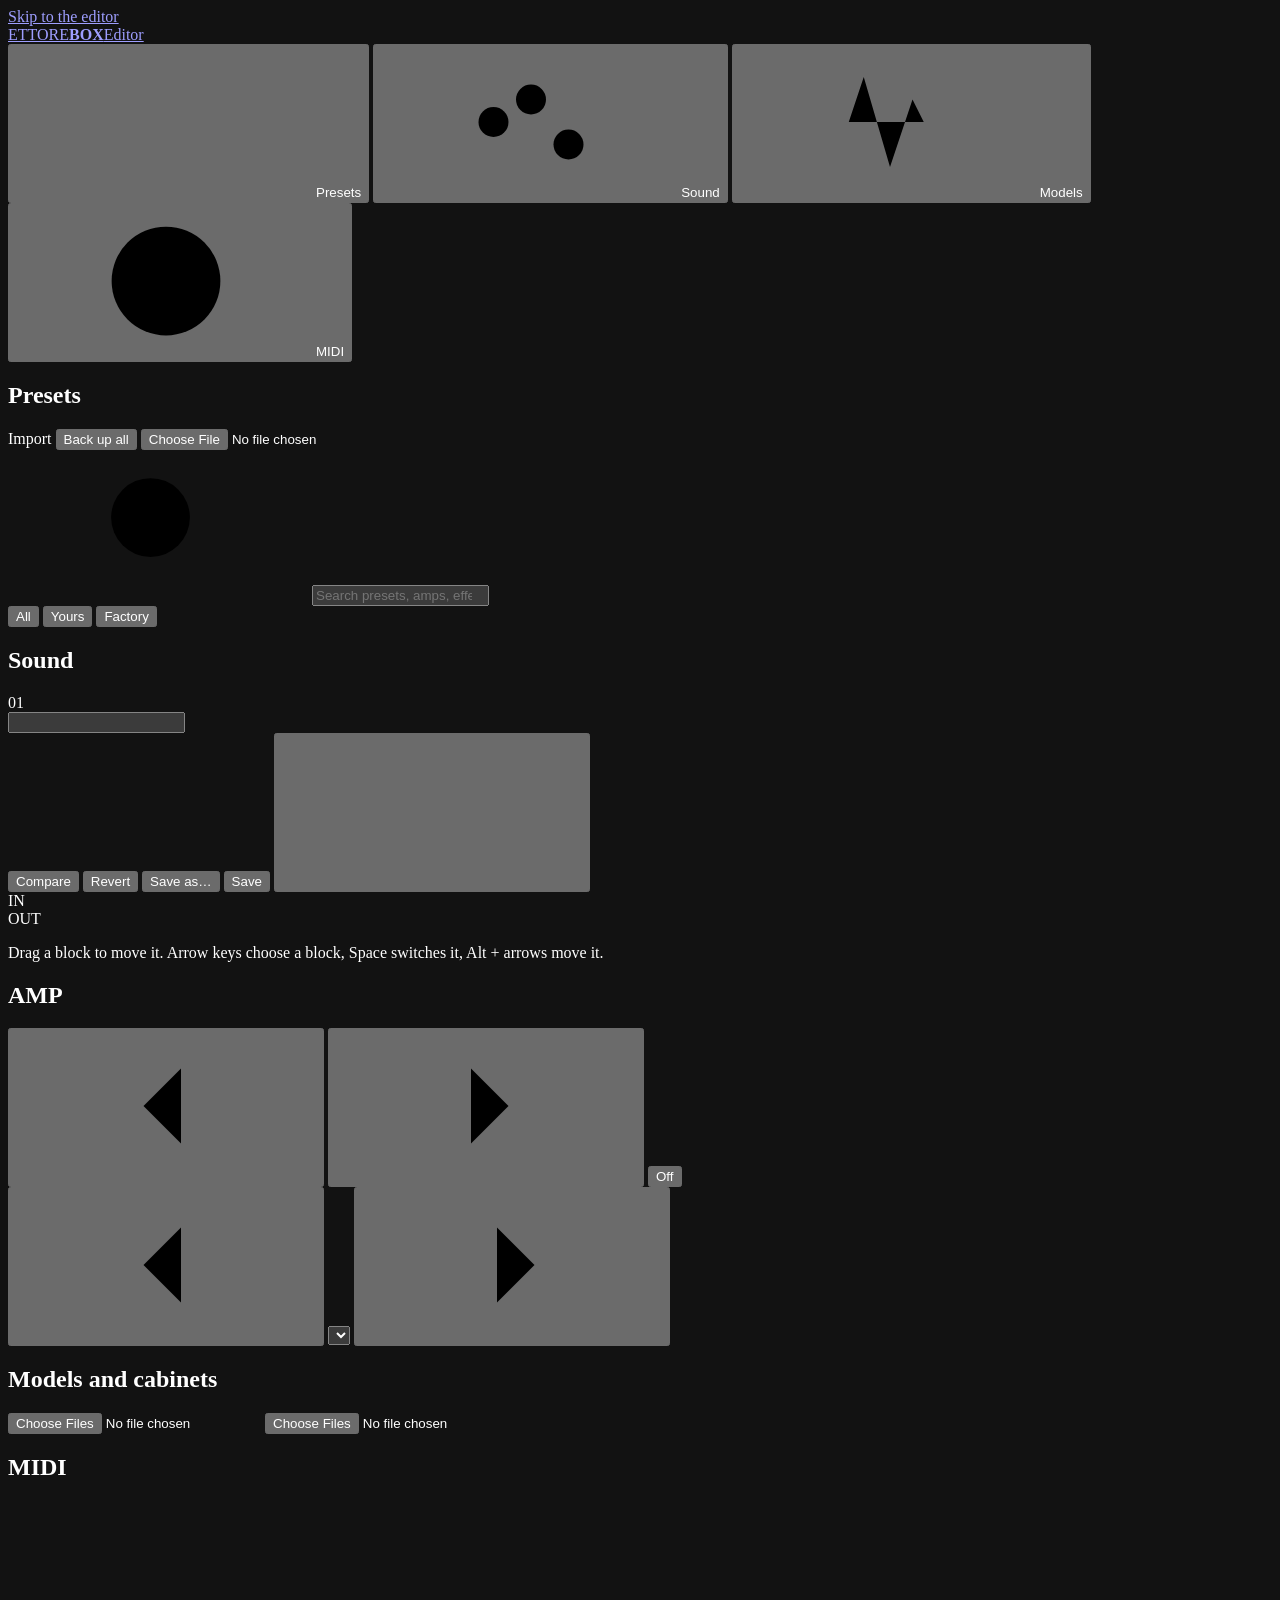
==== docs/editor.html @ dc0d4690 "ettorebox: the installer and editor pages under its name, the beta's label and notes docs/index.html" ====
<!doctype html>
<!-- SPDX-License-Identifier: GPL-3.0-only
     OpenPocket web editor: the pedal's presets, its current sound, its NAM models and cabinet IRs, and MIDI control,
     live over USB-MIDI (Chrome / Edge). Protocol: EDITOR-PROTOCOL.md; transport: pxedit.js. No library, no build step:
     editor.css, editor.js (start, connection, sections) and one module per section (edsound.js, edpresets.js,
     edmodels.js, edmidi.js) on edcore.js. -->
<html lang="en">
<head>
<meta charset="utf-8">
<meta name="viewport" content="width=device-width, initial-scale=1, viewport-fit=cover">
<meta name="color-scheme" content="dark">
<meta name="theme-color" content="#0d0f0e">
<title>ettorebox Editor</title>
<meta name="description" content="Edit a Donner Pocket X or M-VAVE BlackBox running OpenPocket from the browser, over USB.">
<link rel="preconnect" href="https://fonts.googleapis.com">
<link rel="stylesheet" href="https://fonts.googleapis.com/css2?family=Inter:wght@400;500;600;700;800&display=swap">
<link rel="stylesheet" href="editor.css">
</head>
<body data-conn="idle" data-view="sound">
<a class="skip" href="#main">Skip to the editor</a>

<header class="bar">
  <a class="brand" href="./" title="ettorebox installer">ETTORE<b>BOX</b><span>Editor</span></a>
  <nav class="tabs" id="tabs" aria-label="Sections">
    <button type="button" data-go="presets" class="narrow-only"><svg class="ic"><use href="#i-list"/></svg><span>Presets</span></button>
    <button type="button" data-go="sound"><svg class="ic"><use href="#i-sliders"/></svg><span>Sound</span></button>
    <button type="button" data-go="models"><svg class="ic"><use href="#i-wave"/></svg><span>Models</span></button>
    <button type="button" data-go="midi"><svg class="ic"><use href="#i-midi"/></svg><span>MIDI</span></button>
  </nav>
  <div class="bar-end">
    <button type="button" class="meter" id="load" popovertarget="loadpop" hidden aria-label="DSP load">
      <span class="meter-l">DSP</span><span class="meter-bar"><i id="loadbar"></i><b id="loadpeak"></b></span><span class="meter-v" id="loadv">–</span>
    </button>
    <button type="button" class="conn" id="conn" popovertarget="connpop" hidden><i class="dot"></i><span id="status">Not connected</span></button>
  </div>
</header>

<div class="pop" id="loadpop" popover aria-label="DSP load details"></div>
<div class="pop" id="connpop" popover aria-label="Connection"></div>
<div class="pop menu" id="menu" popover role="menu"></div>

<div class="lostbar" id="lostbar" hidden role="alert">
  <svg class="ic"><use href="#i-alert"/></svg>
  <span>The pedal stopped answering. Plug it back in: the editor reconnects by itself.</span>
  <button type="button" class="btn small" id="reconnect">Reconnect now</button>
</div>

<div class="shell" id="shell">
  <aside class="presets" id="presets" aria-labelledby="presets-h">
    <div class="presets-head">
      <h2 id="presets-h">Presets</h2>
      <label class="btn small" id="imp" for="file" role="button" tabindex="0" title="Import presets from a file">Import</label>
      <button type="button" class="btn small" id="expall" title="Save all 52 presets in one file">Back up all</button>
      <!-- the file inputs: opened by their labels (a tap on a label is a tap on the input: in-app browsers such as MIDIWeb
           open no picker for a script's click), never redrawn, no accept filter (iOS greys out extensions it does not know) -->
      <input type="file" id="file" class="vh" tabindex="-1" aria-hidden="true">
    </div>
    <label class="search"><svg class="ic"><use href="#i-search"/></svg>
      <input type="search" id="psearch" placeholder="Search presets, amps, effects" autocomplete="off" spellcheck="false" aria-label="Search presets" aria-keyshortcuts="/"></label>
    <div class="chips" id="pfilter" role="group" aria-label="Show">
      <button type="button" data-f="all" aria-pressed="true">All</button>
      <button type="button" data-f="user" aria-pressed="false">Yours</button>
      <button type="button" data-f="factory" aria-pressed="false">Factory</button>
    </div>
    <div class="list" id="list" role="listbox" aria-label="Presets" tabindex="0"></div>
    <p class="list-empty" id="listempty" hidden></p>
  </aside>

  <main id="main" tabindex="-1">
    <!-- before a pedal answers: first run and every way it can fail -->
    <section class="gate" id="gate" aria-live="polite"></section>

    <section class="view" id="view-sound" aria-labelledby="sound-h">
      <h1 class="vh" id="sound-h">Sound</h1>
      <div class="phead">
        <span class="num" id="num" aria-hidden="true">01</span>
        <div class="pname">
          <input id="name" maxlength="13" spellcheck="false" autocomplete="off" aria-label="Preset name">
          <span class="state" id="star"></span>
        </div>
        <div class="pacts">
          <button type="button" class="btn" id="compare" aria-pressed="false" title="Hear the saved preset, then come back to your changes">Compare</button>
          <button type="button" class="btn" id="revert" title="Drop the changes and load the saved preset again">Revert</button>
          <button type="button" class="btn" id="saveas">Save as…</button>
          <button type="button" class="btn primary" id="save" aria-keyshortcuts="Control+S Meta+S">Save</button>
          <button type="button" class="btn icon" id="pmore" aria-label="More for this preset" aria-haspopup="menu"><svg class="ic"><use href="#i-more"/></svg></button>
        </div>
        <!-- the preset's own level (on the pedal: the GT page's third line, PRESET LVL): built by edsound.js -->
        <div class="prm plevel" id="plevel" role="group" aria-label="Preset level"></div>
      </div>

      <div class="chain-wrap">
        <span class="cap-io" aria-hidden="true">IN</span>
        <div class="chain" id="tiles" role="group" aria-label="Signal chain, in the order the sound passes through"></div>
        <span class="cap-io" aria-hidden="true">OUT</span>
      </div>
      <p class="hint" id="hint">Drag a block to move it. Arrow keys choose a block, Space switches it, Alt + arrows move it.</p>
      <!-- the preset's scenes (editor protocol 6): built by edscenes.js -->
      <div class="scenes" id="scenes" role="group" aria-label="Scenes" hidden></div>

      <div class="block" id="block">
        <div class="block-head">
          <span class="swatch" aria-hidden="true"></span>
          <h2 id="bname">AMP</h2>
          <span class="pos" id="bpos"></span>
          <span class="grow"></span>
          <span class="mv">
            <button type="button" class="btn icon small" id="mvl" aria-label="Move this block earlier in the chain"><svg class="ic"><use href="#i-left"/></svg></button>
            <button type="button" class="btn icon small" id="mvr" aria-label="Move this block later in the chain"><svg class="ic"><use href="#i-right"/></svg></button>
          </span>
          <button type="button" class="switch" id="onoff" role="switch" aria-checked="false"><i></i><span>Off</span></button>
        </div>
        <div class="type">
          <button type="button" id="tprev" aria-label="Previous type"><svg class="ic"><use href="#i-left"/></svg></button>
          <select id="type" aria-label="Type"></select>
          <button type="button" id="tnext" aria-label="Next type"><svg class="ic"><use href="#i-right"/></svg></button>
        </div>
        <div class="params" id="params"></div>
        <div class="blocknote" id="blocknote" hidden></div>
      </div>
    </section>

    <section class="view" id="view-models" aria-labelledby="models-h">
      <h1 class="vh" id="models-h">Models and cabinets</h1>
      <div class="mgrid">
        <div class="mcol">
          <section class="card bank" id="nam" data-kind="nam"></section>
          <section class="card bank" id="ir" data-kind="ir"></section>
        </div>
        <section class="card t3k" id="t3k" aria-label="TONE3000"></section>
      </div>
      <input type="file" id="namfile" class="vh" tabindex="-1" aria-hidden="true" multiple>
      <input type="file" id="irfile" class="vh" tabindex="-1" aria-hidden="true" multiple>
    </section>

    <section class="view" id="view-midi" aria-labelledby="midi-h">
      <h1 class="vh" id="midi-h">MIDI</h1>
      <div class="midigrid">
        <section class="card" id="midiconn" aria-labelledby="midiconn-h"></section>
        <section class="card" id="midimon" aria-labelledby="midimon-h"></section>
        <section class="card wide" id="midimap" aria-labelledby="midimap-h"></section>
      </div>
    </section>
  </main>
</div>

<div class="toasts" id="toasts" aria-live="polite"></div>
<dialog class="dlg" id="dlg" aria-labelledby="dlg-h"></dialog>

<svg hidden>
  <defs>
    <symbol id="i-list" viewBox="0 0 20 20"><path d="M7 5h10M7 10h10M7 15h10M3.25 5h.5M3.25 10h.5M3.25 15h.5"/></symbol>
    <symbol id="i-sliders" viewBox="0 0 20 20"><path d="M5 3v5M5 12v5M10 3v2M10 9v8M15 3v8M15 15v2"/><circle cx="5" cy="10" r="2"/><circle cx="10" cy="7" r="2"/><circle cx="15" cy="13" r="2"/></symbol>
    <symbol id="i-wave" viewBox="0 0 20 20"><path d="M2 10h2.5l2-6 3.5 12 3-9 1.5 3H18"/></symbol>
    <symbol id="i-midi" viewBox="0 0 20 20"><circle cx="10" cy="10" r="7.25"/><path d="M6 9.25h.01M14 9.25h.01M7.5 12.75h.01M12.5 12.75h.01M10 13.75h.01"/></symbol>
    <symbol id="i-search" viewBox="0 0 20 20"><circle cx="9" cy="9" r="5.25"/><path d="M13 13l4 4"/></symbol>
    <symbol id="i-more" viewBox="0 0 20 20"><path d="M4.5 10h.01M10 10h.01M15.5 10h.01"/></symbol>
    <symbol id="i-left" viewBox="0 0 20 20"><path d="M12 5l-5 5 5 5"/></symbol>
    <symbol id="i-right" viewBox="0 0 20 20"><path d="M8 5l5 5-5 5"/></symbol>
    <symbol id="i-x" viewBox="0 0 20 20"><path d="M5.5 5.5l9 9M14.5 5.5l-9 9"/></symbol>
    <symbol id="i-check" viewBox="0 0 20 20"><path d="M4.5 10.5l3.5 3.5 7.5-8"/></symbol>
    <symbol id="i-alert" viewBox="0 0 20 20"><path d="M10 3.5l7.5 13h-15zM10 8.5v3.5M10 14.5h.01"/></symbol>
    <symbol id="i-plus" viewBox="0 0 20 20"><path d="M10 4.5v11M4.5 10h11"/></symbol>
    <symbol id="i-minus" viewBox="0 0 20 20"><path d="M4.5 10h11"/></symbol>
    <symbol id="i-ext" viewBox="0 0 20 20"><path d="M8 4.5H4.5v11h11V12M11 4.5h4.5V9M15.5 4.5L9 11"/></symbol>
    <symbol id="i-usb" viewBox="0 0 20 20"><path d="M10 17V5M10 5L7.5 7.5M10 5l2.5 2.5M5.5 9v2.5L10 14M14.5 8v2.5L10 12.5"/></symbol>
  </defs>
</svg>

<script type="module" src="editor.js"></script>
</body>
</html>
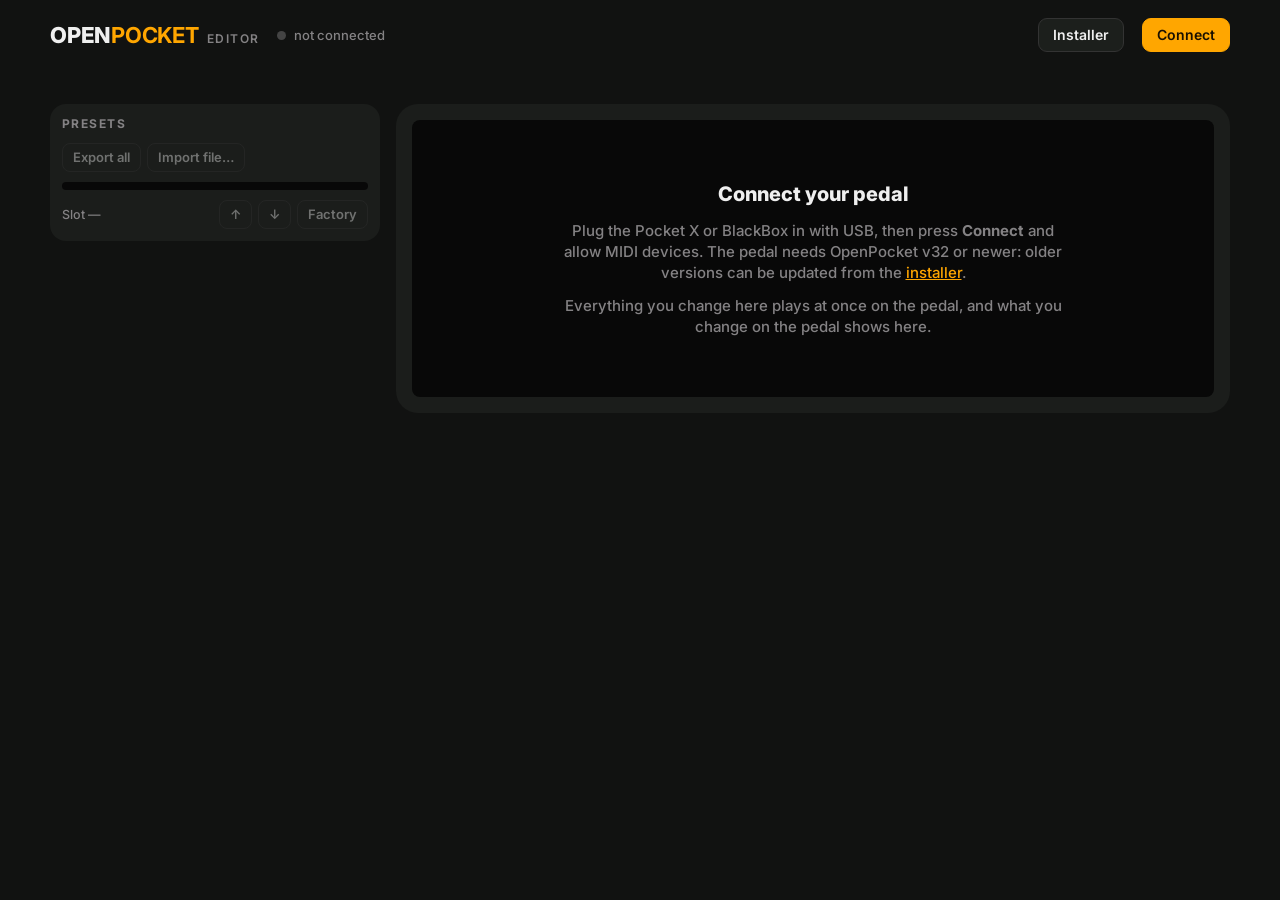
==== commit 54562b1c: "Site: the installer and the editor, with ettorebox beta 51 (BlackBox only; Pocket X untested) Co-Aut" ====
--- a/docs/editor.html
+++ b/docs/editor.html
@@ -1,172 +1,615 @@
 <!doctype html>
 <!-- SPDX-License-Identifier: GPL-3.0-only
-     OpenPocket web editor: the pedal's presets, its current sound, its NAM models and cabinet IRs, and MIDI control,
-     live over USB-MIDI (Chrome / Edge). Protocol: EDITOR-PROTOCOL.md; transport: pxedit.js. No library, no build step:
-     editor.css, editor.js (start, connection, sections) and one module per section (edsound.js, edpresets.js,
-     edmodels.js, edmidi.js) on edcore.js. -->
+     OpenPocket web editor: the pedal's presets and its current sound, live, over USB-MIDI (Chrome / Edge).
+     Protocol: EDITOR-PROTOCOL.md; transport: pxedit.js. One file, no library. -->
 <html lang="en">
 <head>
 <meta charset="utf-8">
 <meta name="viewport" content="width=device-width, initial-scale=1, viewport-fit=cover">
-<meta name="color-scheme" content="dark">
-<meta name="theme-color" content="#0d0f0e">
-<title>ettorebox Editor</title>
-<meta name="description" content="Edit a Donner Pocket X or M-VAVE BlackBox running OpenPocket from the browser, over USB.">
+<title>OpenPocket Editor</title>
 <link rel="preconnect" href="https://fonts.googleapis.com">
-<link rel="stylesheet" href="https://fonts.googleapis.com/css2?family=Inter:wght@400;500;600;700;800&display=swap">
-<link rel="stylesheet" href="editor.css">
+<link rel="stylesheet" href="https://fonts.googleapis.com/css2?family=Inter:wght@500;600;700;800&display=swap">
+<style>
+/* The pedal's own screen, bigger: its colours (RGB565 from firmware/ui.h), its font (Inter SemiBold / Bold),
+   its layout (header, 6 x 2 tiles, block page, footer). One dark look, on purpose: it is the pedal's. */
+:root{
+  --room:#111211;        /* around the screen */
+  --bezel:#1b1d1b;
+  --bg:#080808;          /* UI_BG 0x0841 */
+  --panel:#181c18;       /* UI_PANEL 0x18E3 */
+  --off:#202420;         /* C_OFF 0x2124 */
+  --line:#282828;        /* C_LINE 0x2945 */
+  --txt:#efefef;         /* UI_TXT */
+  --dim:#848284;         /* UI_DIM */
+  --acc:#ffa600;         /* UI_ACC 0xFD20 */
+  --red:#ff4040; --grn:#4ccf5a;
+  --blk:#ffa600;         /* the focused block's colour (set by script) */
+  color-scheme:dark;
+}
+*{box-sizing:border-box}
+[hidden]{display:none!important}
+a.btn{color:var(--txt)}
+body{margin:0;background:var(--room);color:var(--txt);font:500 15px/1.4 Inter,system-ui,-apple-system,"Segoe UI",sans-serif;
+  padding-left:max(16px,env(safe-area-inset-left,0px));padding-right:max(16px,env(safe-area-inset-right,0px));padding-block:18px 40px}
+button,select,input{font:inherit;color:inherit}
+button{cursor:pointer}
+.wrap{max-width:1180px;margin:0 auto;display:flex;flex-direction:column;gap:16px}
+
+/* top bar */
+.top{display:flex;flex-wrap:wrap;align-items:center;gap:12px 18px}
+.brand{font-weight:800;font-size:22px;letter-spacing:-.01em}
+.brand b{color:var(--acc)}
+.brand small{font-weight:600;font-size:12px;letter-spacing:.12em;color:var(--dim);margin-left:8px;text-transform:uppercase}
+.status{display:flex;align-items:center;gap:8px;font-size:13px;color:var(--dim);min-width:0}
+.dot{width:9px;height:9px;border-radius:50%;background:#444;flex:none}
+.dot.on{background:var(--grn);box-shadow:0 0 0 3px #4ccf5a22}
+.status span{overflow:hidden;text-overflow:ellipsis;white-space:nowrap}
+.spacer{flex:1}
+.btn{border:1px solid #333;background:#1c1f1c;border-radius:9px;padding:9px 14px;font-weight:600;font-size:14px;line-height:1;white-space:nowrap}
+.btn:hover:not(:disabled){border-color:#555}
+.btn.go{background:var(--acc);border-color:var(--acc);color:#1a1000}
+.btn:disabled{opacity:.4;cursor:default}
+.btn.small{padding:7px 10px;font-size:13px;border-radius:8px}
+
+.msg{min-height:20px;font-size:13.5px;color:var(--dim)}
+.msg.err{color:var(--red)} .msg.ok{color:var(--grn)}
+.prog{height:4px;background:#222;border-radius:4px;overflow:hidden}
+.prog i{display:block;height:100%;width:0;background:var(--acc);transition:width .15s}
+
+.layout{display:grid;grid-template-columns:330px minmax(0,1fr);gap:16px;align-items:start}
+@media (max-width:900px){.layout{grid-template-columns:minmax(0,1fr)}.list{max-height:420px}}
+
+/* ---- the preset list ---- */
+.side{background:var(--bezel);border-radius:16px;padding:12px;display:flex;flex-direction:column;gap:10px;min-width:0}
+.side h2,.card h2{margin:0;font-size:12px;letter-spacing:.12em;text-transform:uppercase;color:var(--dim);font-weight:700}
+.tools{display:flex;flex-wrap:wrap;gap:6px}
+.list{background:var(--bg);border-radius:10px;overflow:auto;max-height:640px;padding:4px}
+.row{display:grid;grid-template-columns:30px minmax(0,1fr) auto;align-items:center;gap:8px;padding:6px 8px;border-radius:6px;cursor:pointer;
+  font-weight:600;font-size:14px;letter-spacing:.01em}
+.row:hover{background:#161816}
+.row .n{color:var(--dim);font-variant-numeric:tabular-nums}
+.row .nm{white-space:nowrap;overflow:hidden;text-overflow:ellipsis}
+.row .tag{font-size:10.5px;letter-spacing:.08em;color:var(--dim);font-weight:700}
+.row.user .tag{color:var(--acc)}
+.row.cur{background:var(--panel);box-shadow:inset 3px 0 0 var(--acc)}
+.row.cur .n{color:var(--acc)}
+.slotbar{display:flex;flex-wrap:wrap;gap:6px;align-items:center}
+.slotbar .lbl{font-size:12.5px;color:var(--dim);margin-right:auto}
+
+/* ---- the screen ---- */
+.device{background:var(--bezel);border-radius:22px;padding:16px;min-width:0}
+.screen{background:var(--bg);border-radius:8px;overflow:hidden;display:flex;flex-direction:column}
+.hdr{display:flex;align-items:center;gap:10px;padding:12px 16px 8px}
+.hdr .num{font-weight:800;font-size:30px;color:var(--acc);font-variant-numeric:tabular-nums;line-height:1}
+.hdr input{flex:1;min-width:0;background:transparent;border:0;border-bottom:1px dashed transparent;font-weight:800;font-size:30px;
+  line-height:1.1;letter-spacing:-.005em;padding:0;text-transform:none;outline:none}
+.hdr input:hover{border-bottom-color:#444}
+.hdr input:focus{border-bottom-color:var(--acc)}
+.hdr .star{font-weight:800;font-size:30px;color:var(--acc);width:18px}
+.hdr .vol{font-size:13px;color:var(--dim);font-weight:600;white-space:nowrap}
+
+.tiles{display:grid;grid-template-columns:repeat(6,minmax(0,1fr));gap:10px 8px;padding:8px 14px 14px;touch-action:none}
+.tile{position:relative;height:50px;border-radius:3px;background:var(--off);color:var(--dim);display:grid;place-items:center;
+  font-weight:700;font-size:16px;letter-spacing:.02em;user-select:none;cursor:grab;outline:1px solid transparent;outline-offset:1px}
+.tile.on{color:#000}
+.tile.sel{outline-color:#fff}
+.tile.sel::after{content:"";position:absolute;left:0;right:0;bottom:-6px;height:3px;background:#fff;border-radius:2px}
+.tile.drag{opacity:.35}
+.tile.ghost{position:fixed;z-index:20;pointer-events:none;box-shadow:0 10px 30px #000a;width:var(--w);transform:translate(-50%,-50%) scale(1.06);cursor:grabbing}
+.tile .pw{position:absolute;top:4px;right:4px;width:14px;height:14px;border-radius:50%;border:2px solid currentColor;opacity:.55;background:transparent;padding:0}
+.tile .pw:hover{opacity:1}
+.tile:focus-visible{outline:2px solid var(--acc)}
+
+.page{border-top:1px solid var(--line);padding:12px 16px 16px;display:flex;flex-direction:column;gap:10px}
+.bl{display:flex;align-items:center;gap:10px;font-weight:600;font-size:14px;color:var(--dim);letter-spacing:.04em;text-transform:uppercase}
+.bl .mv{display:flex;gap:4px;margin-left:auto}
+.onoff{border:0;background:transparent;font-weight:800;font-size:15px;letter-spacing:.06em;color:var(--dim);padding:4px 2px}
+.onoff.on{color:var(--blk)}
+.type{display:grid;grid-template-columns:44px minmax(0,1fr) 44px;align-items:center;background:var(--panel);border-radius:4px}
+.type button{border:0;background:transparent;color:var(--acc);font-weight:800;font-size:26px;height:48px}
+.type select{appearance:none;-webkit-appearance:none;border:0;background:transparent;text-align:center;text-align-last:center;font-weight:800;
+  font-size:26px;letter-spacing:.01em;height:48px;cursor:pointer;min-width:0;outline:none}
+.type select option{background:#111;font-size:15px;font-weight:600}
+.params{display:flex;flex-direction:column;gap:4px;margin-top:4px}
+.prm{display:grid;grid-template-columns:120px minmax(0,1fr) 72px;align-items:center;gap:12px;font-weight:600;font-size:16px;padding:4px 0}
+.prm label{letter-spacing:.02em;white-space:nowrap;overflow:hidden;text-overflow:ellipsis}
+.prm .val{text-align:right;font-variant-numeric:tabular-nums}
+.prm .val.tx{color:var(--acc)}
+input[type=range]{-webkit-appearance:none;appearance:none;width:100%;height:28px;background:transparent;cursor:pointer;margin:0;
+  --p:50%;outline:none}
+input[type=range]::-webkit-slider-runnable-track{height:12px;background:linear-gradient(90deg,var(--blk) var(--p),#2a2d2a var(--p));border-radius:1px}
+input[type=range]::-moz-range-track{height:12px;background:#2a2d2a;border-radius:1px}
+input[type=range]::-moz-range-progress{height:12px;background:var(--blk)}
+input[type=range]::-webkit-slider-thumb{-webkit-appearance:none;width:6px;height:22px;margin-top:-5px;background:#fff;border-radius:1px}
+input[type=range]::-moz-range-thumb{width:6px;height:22px;background:#fff;border:0;border-radius:1px}
+input[type=range]:focus-visible::-webkit-slider-thumb{outline:2px solid var(--acc)}
+.ftr{display:flex;align-items:center;gap:10px;background:var(--panel);padding:8px 14px;font-weight:600;font-size:13px;color:var(--dim)}
+.ftr .load{margin-left:auto;font-variant-numeric:tabular-nums}
+.ftr .load.byp{color:var(--red)}
+.actions{display:flex;flex-wrap:wrap;gap:8px;align-items:center;margin-top:12px}
+.actions select{background:#1c1f1c;border:1px solid #333;border-radius:9px;padding:8px 10px;font-weight:600;font-size:14px;max-width:100%}
+.ask{display:flex;flex-wrap:wrap;gap:8px;align-items:center;background:#2a2112;border:1px solid #6b4b0f;border-radius:10px;padding:10px 12px;font-size:14px}
+.ask[hidden]{display:none}
+.ask span{margin-right:auto;min-width:0}
+.idle{padding:60px 20px;text-align:center;color:var(--dim);display:flex;flex-direction:column;gap:12px;align-items:center}
+.idle h3{margin:0;color:var(--txt);font-size:20px;font-weight:800}
+.idle p{margin:0;max-width:52ch}
+.idle a{color:var(--acc)}
+@media (max-width:560px){
+  .hdr .num,.hdr input,.hdr .star{font-size:22px}
+  .tile{height:44px;font-size:12.5px;padding-top:8px}
+  .tile .pw{top:3px;right:3px;width:9px;height:9px;border-width:1.5px}
+  .tiles{gap:9px 5px;padding-inline:10px}
+  #hint{display:none}
+  .type select{font-size:19px}
+  .prm{grid-template-columns:86px minmax(0,1fr) 56px;font-size:14px;gap:8px}
+}
+</style>
 </head>
-<body data-conn="idle" data-view="sound">
-<a class="skip" href="#main">Skip to the editor</a>
-
-<header class="bar">
-  <a class="brand" href="./" title="ettorebox installer">ETTORE<b>BOX</b><span>Editor</span></a>
-  <nav class="tabs" id="tabs" aria-label="Sections">
-    <button type="button" data-go="presets" class="narrow-only"><svg class="ic"><use href="#i-list"/></svg><span>Presets</span></button>
-    <button type="button" data-go="sound"><svg class="ic"><use href="#i-sliders"/></svg><span>Sound</span></button>
-    <button type="button" data-go="models"><svg class="ic"><use href="#i-wave"/></svg><span>Models</span></button>
-    <button type="button" data-go="midi"><svg class="ic"><use href="#i-midi"/></svg><span>MIDI</span></button>
-  </nav>
-  <div class="bar-end">
-    <button type="button" class="meter" id="load" popovertarget="loadpop" hidden aria-label="DSP load">
-      <span class="meter-l">DSP</span><span class="meter-bar"><i id="loadbar"></i><b id="loadpeak"></b></span><span class="meter-v" id="loadv">–</span>
-    </button>
-    <button type="button" class="conn" id="conn" popovertarget="connpop" hidden><i class="dot"></i><span id="status">Not connected</span></button>
+<body>
+<div class="wrap">
+  <div class="top">
+    <div class="brand">OPEN<b>POCKET</b><small>editor</small></div>
+    <div class="status"><i class="dot" id="dot"></i><span id="status">not connected</span></div>
+    <div class="spacer"></div>
+    <a class="btn" href="./" style="text-decoration:none">Installer</a>
+    <button class="btn go" id="connect">Connect</button>
   </div>
-</header>
-
-<div class="pop" id="loadpop" popover aria-label="DSP load details"></div>
-<div class="pop" id="connpop" popover aria-label="Connection"></div>
-<div class="pop menu" id="menu" popover role="menu"></div>
-
-<div class="lostbar" id="lostbar" hidden role="alert">
-  <svg class="ic"><use href="#i-alert"/></svg>
-  <span>The pedal stopped answering. Plug it back in: the editor reconnects by itself.</span>
-  <button type="button" class="btn small" id="reconnect">Reconnect now</button>
+  <div class="prog" id="prog" hidden><i id="progi"></i></div>
+  <div class="msg" id="msg"></div>
+  <div class="ask" id="ask" hidden><span id="asktext"></span><button class="btn small go" id="askyes">OK</button><button class="btn small" id="askno">Cancel</button></div>
+
+  <div class="layout">
+    <aside class="side">
+      <h2>Presets</h2>
+      <div class="tools">
+        <button class="btn small" id="expall" disabled>Export all</button>
+        <button class="btn small" id="imp" disabled>Import file…</button>
+        <input type="file" id="file" accept=".json,application/json" hidden>
+      </div>
+      <div class="list" id="list" role="listbox" aria-label="Presets"></div>
+      <div class="slotbar">
+        <span class="lbl" id="slotlbl">Slot —</span>
+        <button class="btn small" id="up" disabled title="Move this preset up one slot">↑</button>
+        <button class="btn small" id="down" disabled title="Move this preset down one slot">↓</button>
+        <button class="btn small" id="factory" disabled title="Put this slot back to its factory preset">Factory</button>
+      </div>
+    </aside>
+
+    <main class="device">
+      <div class="screen" id="screen">
+        <div class="idle" id="idle">
+          <h3>Connect your pedal</h3>
+          <p>Plug the Pocket X or BlackBox in with USB, then press <b>Connect</b> and allow MIDI devices. The pedal needs
+          OpenPocket v32 or newer: older versions can be updated from the <a href="./">installer</a>.</p>
+          <p>Everything you change here plays at once on the pedal, and what you change on the pedal shows here.</p>
+        </div>
+        <div id="ui" hidden>
+          <div class="hdr">
+            <span class="num" id="num">01</span>
+            <input id="name" maxlength="13" spellcheck="false" autocomplete="off" aria-label="Preset name">
+            <span class="star" id="star"></span>
+            <span class="vol">LIVE</span>
+          </div>
+          <div class="tiles" id="tiles" aria-label="Signal chain: drag a tile to move the block"></div>
+          <div class="page">
+            <div class="bl"><span id="bname">AMP</span><button class="onoff" id="onoff">ON</button>
+              <span class="mv"><button class="btn small" id="mvl" title="Move this block earlier in the chain">◀</button><button class="btn small" id="mvr" title="Move this block later in the chain">▶</button></span></div>
+            <div class="type"><button id="tprev" aria-label="Previous type">&lt;</button><select id="type" aria-label="Type"></select><button id="tnext" aria-label="Next type">&gt;</button></div>
+            <div class="params" id="params"></div>
+          </div>
+          <div class="ftr"><span id="hint">DRAG A TILE: MOVE THE BLOCK · ⏻ ON A TILE: ON/OFF</span><span class="load" id="load">C1 —%</span></div>
+        </div>
+      </div>
+      <div class="actions" id="actions" hidden>
+        <button class="btn go" id="save">Save</button>
+        <button class="btn" id="revert">Revert</button>
+        <span style="flex:1"></span>
+        <label for="saveto" style="font-size:13px;color:var(--dim)">Save to</label>
+        <select id="saveto"></select>
+        <button class="btn" id="saveas">Save as</button>
+        <button class="btn" id="export1">Export preset</button>
+      </div>
+    </main>
+  </div>
 </div>
 
-<div class="shell" id="shell">
-  <aside class="presets" id="presets" aria-labelledby="presets-h">
-    <div class="presets-head">
-      <h2 id="presets-h">Presets</h2>
-      <label class="btn small" id="imp" for="file" role="button" tabindex="0" title="Import presets from a file">Import</label>
-      <button type="button" class="btn small" id="expall" title="Save all 52 presets in one file">Back up all</button>
-      <!-- the file inputs: opened by their labels (a tap on a label is a tap on the input: in-app browsers such as MIDIWeb
-           open no picker for a script's click), never redrawn, no accept filter (iOS greys out extensions it does not know) -->
-      <input type="file" id="file" class="vh" tabindex="-1" aria-hidden="true">
-    </div>
-    <label class="search"><svg class="ic"><use href="#i-search"/></svg>
-      <input type="search" id="psearch" placeholder="Search presets, amps, effects" autocomplete="off" spellcheck="false" aria-label="Search presets" aria-keyshortcuts="/"></label>
-    <div class="chips" id="pfilter" role="group" aria-label="Show">
-      <button type="button" data-f="all" aria-pressed="true">All</button>
-      <button type="button" data-f="user" aria-pressed="false">Yours</button>
-      <button type="button" data-f="factory" aria-pressed="false">Factory</button>
-    </div>
-    <div class="list" id="list" role="listbox" aria-label="Presets" tabindex="0"></div>
-    <p class="list-empty" id="listempty" hidden></p>
-  </aside>
-
-  <main id="main" tabindex="-1">
-    <!-- before a pedal answers: first run and every way it can fail -->
-    <section class="gate" id="gate" aria-live="polite"></section>
-
-    <section class="view" id="view-sound" aria-labelledby="sound-h">
-      <h1 class="vh" id="sound-h">Sound</h1>
-      <div class="phead">
-        <span class="num" id="num" aria-hidden="true">01</span>
-        <div class="pname">
-          <input id="name" maxlength="13" spellcheck="false" autocomplete="off" aria-label="Preset name">
-          <span class="state" id="star"></span>
-        </div>
-        <div class="pacts">
-          <button type="button" class="btn" id="compare" aria-pressed="false" title="Hear the saved preset, then come back to your changes">Compare</button>
-          <button type="button" class="btn" id="revert" title="Drop the changes and load the saved preset again">Revert</button>
-          <button type="button" class="btn" id="saveas">Save as…</button>
-          <button type="button" class="btn primary" id="save" aria-keyshortcuts="Control+S Meta+S">Save</button>
-          <button type="button" class="btn icon" id="pmore" aria-label="More for this preset" aria-haspopup="menu"><svg class="ic"><use href="#i-more"/></svg></button>
-        </div>
-        <!-- the preset's own level (on the pedal: the GT page's third line, PRESET LVL): built by edsound.js -->
-        <div class="prm plevel" id="plevel" role="group" aria-label="Preset level"></div>
-      </div>
-
-      <div class="chain-wrap">
-        <span class="cap-io" aria-hidden="true">IN</span>
-        <div class="chain" id="tiles" role="group" aria-label="Signal chain, in the order the sound passes through"></div>
-        <span class="cap-io" aria-hidden="true">OUT</span>
-      </div>
-      <p class="hint" id="hint">Drag a block to move it. Arrow keys choose a block, Space switches it, Alt + arrows move it.</p>
-      <!-- the preset's scenes (editor protocol 6): built by edscenes.js -->
-      <div class="scenes" id="scenes" role="group" aria-label="Scenes" hidden></div>
-
-      <div class="block" id="block">
-        <div class="block-head">
-          <span class="swatch" aria-hidden="true"></span>
-          <h2 id="bname">AMP</h2>
-          <span class="pos" id="bpos"></span>
-          <span class="grow"></span>
-          <span class="mv">
-            <button type="button" class="btn icon small" id="mvl" aria-label="Move this block earlier in the chain"><svg class="ic"><use href="#i-left"/></svg></button>
-            <button type="button" class="btn icon small" id="mvr" aria-label="Move this block later in the chain"><svg class="ic"><use href="#i-right"/></svg></button>
-          </span>
-          <button type="button" class="switch" id="onoff" role="switch" aria-checked="false"><i></i><span>Off</span></button>
-        </div>
-        <div class="type">
-          <button type="button" id="tprev" aria-label="Previous type"><svg class="ic"><use href="#i-left"/></svg></button>
-          <select id="type" aria-label="Type"></select>
-          <button type="button" id="tnext" aria-label="Next type"><svg class="ic"><use href="#i-right"/></svg></button>
-        </div>
-        <div class="params" id="params"></div>
-        <div class="blocknote" id="blocknote" hidden></div>
-      </div>
-    </section>
-
-    <section class="view" id="view-models" aria-labelledby="models-h">
-      <h1 class="vh" id="models-h">Models and cabinets</h1>
-      <div class="mgrid">
-        <div class="mcol">
-          <section class="card bank" id="nam" data-kind="nam"></section>
-          <section class="card bank" id="ir" data-kind="ir"></section>
-        </div>
-        <section class="card t3k" id="t3k" aria-label="TONE3000"></section>
-      </div>
-      <input type="file" id="namfile" class="vh" tabindex="-1" aria-hidden="true" multiple>
-      <input type="file" id="irfile" class="vh" tabindex="-1" aria-hidden="true" multiple>
-    </section>
-
-    <section class="view" id="view-midi" aria-labelledby="midi-h">
-      <h1 class="vh" id="midi-h">MIDI</h1>
-      <div class="midigrid">
-        <section class="card" id="midiconn" aria-labelledby="midiconn-h"></section>
-        <section class="card" id="midimon" aria-labelledby="midimon-h"></section>
-        <section class="card wide" id="midimap" aria-labelledby="midimap-h"></section>
-      </div>
-    </section>
-  </main>
-</div>
-
-<div class="toasts" id="toasts" aria-live="polite"></div>
-<dialog class="dlg" id="dlg" aria-labelledby="dlg-h"></dialog>
-
-<svg hidden>
-  <defs>
-    <symbol id="i-list" viewBox="0 0 20 20"><path d="M7 5h10M7 10h10M7 15h10M3.25 5h.5M3.25 10h.5M3.25 15h.5"/></symbol>
-    <symbol id="i-sliders" viewBox="0 0 20 20"><path d="M5 3v5M5 12v5M10 3v2M10 9v8M15 3v8M15 15v2"/><circle cx="5" cy="10" r="2"/><circle cx="10" cy="7" r="2"/><circle cx="15" cy="13" r="2"/></symbol>
-    <symbol id="i-wave" viewBox="0 0 20 20"><path d="M2 10h2.5l2-6 3.5 12 3-9 1.5 3H18"/></symbol>
-    <symbol id="i-midi" viewBox="0 0 20 20"><circle cx="10" cy="10" r="7.25"/><path d="M6 9.25h.01M14 9.25h.01M7.5 12.75h.01M12.5 12.75h.01M10 13.75h.01"/></symbol>
-    <symbol id="i-search" viewBox="0 0 20 20"><circle cx="9" cy="9" r="5.25"/><path d="M13 13l4 4"/></symbol>
-    <symbol id="i-more" viewBox="0 0 20 20"><path d="M4.5 10h.01M10 10h.01M15.5 10h.01"/></symbol>
-    <symbol id="i-left" viewBox="0 0 20 20"><path d="M12 5l-5 5 5 5"/></symbol>
-    <symbol id="i-right" viewBox="0 0 20 20"><path d="M8 5l5 5-5 5"/></symbol>
-    <symbol id="i-x" viewBox="0 0 20 20"><path d="M5.5 5.5l9 9M14.5 5.5l-9 9"/></symbol>
-    <symbol id="i-check" viewBox="0 0 20 20"><path d="M4.5 10.5l3.5 3.5 7.5-8"/></symbol>
-    <symbol id="i-alert" viewBox="0 0 20 20"><path d="M10 3.5l7.5 13h-15zM10 8.5v3.5M10 14.5h.01"/></symbol>
-    <symbol id="i-plus" viewBox="0 0 20 20"><path d="M10 4.5v11M4.5 10h11"/></symbol>
-    <symbol id="i-minus" viewBox="0 0 20 20"><path d="M4.5 10h11"/></symbol>
-    <symbol id="i-ext" viewBox="0 0 20 20"><path d="M8 4.5H4.5v11h11V12M11 4.5h4.5V9M15.5 4.5L9 11"/></symbol>
-    <symbol id="i-usb" viewBox="0 0 20 20"><path d="M10 17V5M10 5L7.5 7.5M10 5l2.5 2.5M5.5 9v2.5L10 14M14.5 8v2.5L10 12.5"/></symbol>
-  </defs>
-</svg>
-
-<script type="module" src="editor.js"></script>
+<script type="module">
+import { Editor, presetToJSON, presetFromJSON, filePresets, parsePresetFile, clonePreset } from "./pxedit.js";
+
+const $ = (id) => document.getElementById(id);
+let access = null, ed = null, cat = null, info = null;
+let st = null;            // { slot, dirty, saved, focus, preset }
+let slots = [];           // [{ slot, saved, name }]
+let focus = 5, busy = false, dragging = null, pingTimer = null;
+const sleep = (ms) => new Promise((r) => setTimeout(r, ms));
+const pad2 = (n) => String(n).padStart(2, "0");
+
+function say(t, kind = "") { const m = $("msg"); m.textContent = t; m.className = "msg" + (kind ? " " + kind : ""); }
+function progress(f) { $("prog").hidden = f === null; $("progi").style.width = `${Math.round((f || 0) * 100)}%`; }
+let askFn = null;
+function ask(text, yes = "OK") {
+  return new Promise((res) => {
+    $("asktext").textContent = text; $("askyes").textContent = yes; $("ask").hidden = false;
+    askFn = (v) => { $("ask").hidden = true; askFn = null; res(v); };
+  });
+}
+$("askyes").onclick = () => askFn && askFn(true);
+$("askno").onclick = () => askFn && askFn(false);
+
+// ---- connection ----
+async function connect() {
+  if (!navigator.requestMIDIAccess) { say("This browser has no Web MIDI: use Chrome or Edge on a computer.", "err"); return; }
+  try { access = access || await navigator.requestMIDIAccess({ sysex: true }); }
+  catch (e) { say("MIDI access was refused. Allow MIDI devices for this page and try again.", "err"); return; }
+  access.onstatechange = () => { if (!ed && !busy) connect(); };
+  busy = true; $("connect").disabled = true;
+  try {
+    say("Looking for the pedal…");
+    const e = new Editor(access);
+    info = await e.connect();
+    if (!info) {
+      say("No pedal with the editor found. Is it plugged in and running OpenPocket v32 or newer? (Update it from the installer.)", "err");
+      return;
+    }
+    ed = e;
+    ed.onLost = lost;
+    $("status").textContent = `${info.identity.replace("_9", " · OpenPocket v").replace(/v(\d+)$/, "v$1")}`;
+    $("dot").classList.add("on");
+    say("Reading the pedal's catalogue…"); progress(0);
+    cat = await ed.catalog(progress);
+    progress(null);
+    st = await ed.state();
+    focus = st.focus;
+    slots = await ed.list();
+    ed.onState = onPush;
+    await ed.watch(true);
+    $("idle").hidden = true; $("ui").hidden = false; $("actions").hidden = false;
+    ["expall", "imp", "up", "down", "factory"].forEach((id) => { $(id).disabled = false; });
+    $("connect").textContent = "Reconnect";
+    renderAll();
+    say(`Connected to ${info.identity} on ${info.port}.`, "ok");
+    clearInterval(pingTimer);
+    pingTimer = setInterval(ping, 1000);
+  } catch (e) {
+    progress(null);
+    say(`The pedal stopped answering (${e.message}). Check the cable and press Connect.`, "err");
+    ed = null;
+  } finally { busy = false; $("connect").disabled = false; }
+}
+function lost() {
+  clearInterval(pingTimer);
+  if (ed) ed.close();
+  ed = null;
+  $("dot").classList.remove("on");
+  $("status").textContent = "disconnected";
+  say("The pedal is not answering any more. Plug it back in and press Connect.", "err");
+}
+async function ping() {
+  if (!ed) return;
+  try {
+    const p = await ed.ping();
+    const l = $("load");
+    l.textContent = `${p.bypass ? "BYP" : p.c1 ? "C1" : "C0"} ${p.load}%`;
+    l.classList.toggle("byp", p.bypass);
+  } catch (_) { }
+}
+$("connect").onclick = connect;
+
+// ---- pushes from the pedal ----
+function onPush(s) {
+  const slotChanged = !st || s.slot !== st.slot;
+  st = s;
+  focus = s.focus;
+  if (slotChanged) refreshList();
+  renderAll(true);
+}
+async function refreshList() { if (ed) { slots = await ed.list(); renderList(); } }
+
+// ---- rendering ----
+const blk = (b) => cat.blocks[b];
+const typ = (b) => blk(b).types[st.preset.type[b]] || blk(b).types[0];
+function renderAll(fromPush = false) {
+  renderHeader(); renderTiles(); renderPage(fromPush); renderList(); renderSaveTo();
+}
+function renderHeader() {
+  $("num").textContent = pad2(st.slot + 1);
+  if (document.activeElement !== $("name")) $("name").value = st.preset.name;
+  $("star").textContent = st.dirty ? "*" : "";
+  $("save").disabled = !st.dirty;
+  $("revert").disabled = !st.dirty;
+}
+function renderTiles() {
+  const box = $("tiles");
+  box.textContent = "";
+  st.preset.order.forEach((b, i) => {
+    const t = document.createElement("div");
+    const on = st.preset.on[b];
+    t.className = "tile" + (on ? " on" : "") + (b === focus ? " sel" : "") + (dragging && dragging.b === b ? " drag" : "");
+    t.style.background = on ? blk(b).color : "";
+    t.textContent = blk(b).label;
+    t.dataset.b = b; t.dataset.i = i;
+    t.tabIndex = 0;
+    t.setAttribute("role", "button");
+    t.setAttribute("aria-label", `${blk(b).name}, ${on ? "on" : "off"}, position ${i + 1}`);
+    const pw = document.createElement("button");
+    pw.className = "pw"; pw.title = on ? "Switch off" : "Switch on"; pw.setAttribute("aria-label", pw.title);
+    pw.onpointerdown = (e) => e.stopPropagation();
+    pw.onclick = (e) => { e.stopPropagation(); toggle(b); };
+    t.appendChild(pw);
+    t.onpointerdown = (e) => startDrag(e, t, b);
+    t.onkeydown = (e) => {
+      if (e.key === "Enter" || e.key === " ") { e.preventDefault(); setFocus(b); }
+      else if (e.altKey && (e.key === "ArrowLeft" || e.key === "ArrowRight")) { e.preventDefault(); moveBlock(b, e.key === "ArrowLeft" ? -1 : 1, true); }
+    };
+    box.appendChild(t);
+  });
+}
+function renderPage(fromPush) {
+  const b = focus, B = blk(b), T = typ(b);
+  document.documentElement.style.setProperty("--blk", B.color);
+  $("bname").textContent = B.name;
+  const on = st.preset.on[b];
+  $("onoff").textContent = on ? "ON" : "OFF";
+  $("onoff").classList.toggle("on", !!on);
+  const sel = $("type");
+  if (sel.dataset.b !== String(b) || sel.options.length !== B.types.length) {
+    sel.textContent = "";
+    B.types.forEach((t, i) => { const o = document.createElement("option"); o.value = i; o.textContent = t.name; sel.appendChild(o); });
+    sel.dataset.b = b;
+  }
+  sel.value = st.preset.type[b];
+  const box = $("params");
+  const sig = `${b}:${st.preset.type[b]}`;
+  if (box.dataset.sig !== sig) {
+    box.textContent = "";
+    T.params.forEach((p, k) => {
+      const row = document.createElement("div");
+      row.className = "prm";
+      const id = `p${k}`;
+      row.innerHTML = `<label for="${id}"></label><input type="range" id="${id}" min="0" max="100" step="1"><span class="val"></span>`;
+      row.querySelector("label").textContent = p.name;
+      const r = row.querySelector("input");
+      r.oninput = () => { showVal(k); sendParam(b, k, +r.value); };
+      r.onpointerdown = () => { r.dataset.held = "1"; };
+      r.onpointerup = r.onpointercancel = () => { delete r.dataset.held; };
+      box.appendChild(row);
+    });
+    box.dataset.sig = sig;
+  }
+  T.params.forEach((p, k) => {
+    const r = $(`p${k}`);
+    if (!(fromPush && (r.dataset.held || document.activeElement === r && pendingParam))) r.value = st.preset.p[b][k];
+    showVal(k);
+  });
+  const pos = st.preset.order.indexOf(b);
+  $("mvl").disabled = pos <= 0; $("mvr").disabled = pos >= st.preset.order.length - 1;
+}
+function showVal(k) {
+  const r = $(`p${k}`), v = +r.value, p = typ(focus).params[k];
+  const t = p && p.texts && p.texts[v];
+  const el = r.parentElement.querySelector(".val");
+  el.textContent = t || String(v);
+  el.classList.toggle("tx", !!t);
+  r.style.setProperty("--p", `${v}%`);
+}
+function renderList() {
+  const box = $("list");
+  box.textContent = "";
+  for (const s of slots) {
+    const row = document.createElement("div");
+    row.className = "row" + (s.saved ? " user" : "") + (st && s.slot === st.slot ? " cur" : "");
+    row.setAttribute("role", "option");
+    row.setAttribute("aria-selected", st && s.slot === st.slot ? "true" : "false");
+    row.tabIndex = 0;
+    row.innerHTML = `<span class="n">${pad2(s.slot + 1)}</span><span class="nm"></span><span class="tag">${s.saved ? "USER" : ""}</span>`;
+    row.querySelector(".nm").textContent = s.name;
+    row.onclick = () => pickSlot(s.slot);
+    row.onkeydown = (e) => { if (e.key === "Enter") pickSlot(s.slot); };
+    box.appendChild(row);
+  }
+  if (st) {
+    $("slotlbl").textContent = `Slot ${pad2(st.slot + 1)}${slots[st.slot] && slots[st.slot].saved ? " · your preset" : " · factory preset"}`;
+    $("up").disabled = st.slot === 0; $("down").disabled = st.slot === slots.length - 1;
+    $("factory").disabled = !(slots[st.slot] && slots[st.slot].saved);
+  }
+}
+function renderSaveTo() {
+  const sel = $("saveto"), keep = sel.value;
+  sel.textContent = "";
+  for (const s of slots) { const o = document.createElement("option"); o.value = s.slot; o.textContent = `${pad2(s.slot + 1)} ${s.name}`; sel.appendChild(o); }
+  sel.value = keep !== "" && keep !== undefined && sel.querySelector(`option[value="${keep}"]`) ? keep : String(st.slot);
+}
+
+// ---- live editing ----
+let pendingParam = null, sendingParam = false;
+function sendParam(b, k, v) {
+  st.preset.p[b][k] = v;
+  pendingParam = { b, k, v };
+  if (!sendingParam) flushParam();
+}
+async function flushParam() {
+  sendingParam = true;
+  try {
+    for (;;) {
+      while (pendingParam) {
+        const q = pendingParam; pendingParam = null;
+        await ed.setParam(q.b, q.k, q.v);
+      }
+      await syncState();
+      if (!pendingParam) break;                     // a value that came in meanwhile goes out too
+    }
+  } catch (_) { } finally { sendingParam = false; }
+}
+async function syncState() { st = await ed.state(); renderHeader(); }
+async function act(fn) {
+  if (!ed) return;
+  try { await fn(); } catch (e) { say(`The pedal did not answer (${e.message}).`, "err"); }
+}
+function setFocus(b) {
+  focus = b; renderTiles(); renderPage();
+  act(() => ed.focus(b));
+}
+function toggle(b) {
+  act(async () => { st.preset.on[b] = await ed.setOn(b, !st.preset.on[b]); await syncState(); renderTiles(); renderPage(); });
+}
+$("onoff").onclick = () => toggle(focus);
+function setType(t) {
+  const n = blk(focus).types.length;
+  t = (t + n) % n;
+  act(async () => { st.preset.type[focus] = await ed.setType(focus, t); await syncState(); renderPage(); });
+}
+$("type").onchange = () => setType(+$("type").value);
+$("tprev").onclick = () => setType(st.preset.type[focus] - 1);
+$("tnext").onclick = () => setType(st.preset.type[focus] + 1);
+$("name").onchange = () => act(async () => { st.preset.name = await ed.name($("name").value); $("name").value = st.preset.name; await syncState(); renderHeader(); });
+$("name").onkeydown = (e) => { if (e.key === "Enter") $("name").blur(); };
+
+// block order: drag a tile, or the ◀ ▶ buttons, or Alt + arrows on a tile
+async function sendOrder(order) {
+  await act(async () => { if (await ed.order(order) === 0) st.preset.order = order; await syncState(); renderTiles(); renderPage(); });
+}
+function moveBlock(b, d, keepFocus) {
+  const o = [...st.preset.order], i = o.indexOf(b), j = i + d;
+  if (j < 0 || j >= o.length) return;
+  [o[i], o[j]] = [o[j], o[i]];
+  sendOrder(o).then(() => { if (keepFocus) document.querySelector(`.tile[data-b="${b}"]`)?.focus(); });
+}
+$("mvl").onclick = () => moveBlock(focus, -1);
+$("mvr").onclick = () => moveBlock(focus, 1);
+function startDrag(e, el, b) {
+  if (e.button !== 0) return;
+  const x0 = e.clientX, y0 = e.clientY, w = el.getBoundingClientRect().width;
+  let ghost = null, order = null;
+  e.preventDefault();                                 // (the tiles are rebuilt while dragging: listen on the window)
+  const move = (ev) => {
+    if (!ghost && Math.hypot(ev.clientX - x0, ev.clientY - y0) < 6) return;
+    if (!ghost) {
+      dragging = { b }; order = [...st.preset.order];
+      ghost = el.cloneNode(true); ghost.classList.add("ghost"); ghost.style.setProperty("--w", `${w}px`);
+      document.body.appendChild(ghost); renderTiles();
+    }
+    ghost.style.left = `${ev.clientX}px`; ghost.style.top = `${ev.clientY}px`;
+    // the tile under the pointer: the dragged block takes its place
+    const tiles = [...$("tiles").children];
+    let best = -1, bd = 1e9;
+    tiles.forEach((t, i) => { const r = t.getBoundingClientRect(); const d = Math.hypot(ev.clientX - (r.left + r.width / 2), ev.clientY - (r.top + r.height / 2)); if (d < bd) { bd = d; best = i; } });
+    const cur = order.indexOf(b);
+    if (best >= 0 && best !== cur) { order.splice(cur, 1); order.splice(best, 0, b); st.preset.order = [...order]; renderTiles(); }
+  };
+  const up = () => {
+    window.removeEventListener("pointermove", move); window.removeEventListener("pointerup", up); window.removeEventListener("pointercancel", up);
+    if (ghost) { ghost.remove(); dragging = null; renderTiles(); sendOrder(order); }
+    else setFocus(b);
+  };
+  window.addEventListener("pointermove", move); window.addEventListener("pointerup", up); window.addEventListener("pointercancel", up);
+}
+
+// ---- slots ----
+async function pickSlot(slot) {
+  if (!ed || slot === st.slot) return;
+  if (st.dirty && !(await ask(`"${st.preset.name}" has unsaved changes. Load ${pad2(slot + 1)} ${slots[slot].name} anyway?`, "Load"))) return;
+  act(async () => { await ed.select(slot); st = await ed.state(); renderAll(); });
+}
+$("save").onclick = () => act(async () => {
+  const rc = await ed.save(st.slot);
+  if (rc) { say(`Saving failed (error ${rc}).`, "err"); return; }
+  st = await ed.state(); slots = await ed.list(); renderAll(); say(`Saved in slot ${pad2(st.slot + 1)}.`, "ok");
+});
+$("revert").onclick = () => act(async () => { await ed.select(st.slot); st = await ed.state(); renderAll(); say("Back to the saved sound.", "ok"); });
+$("saveas").onclick = async () => {
+  const to = +$("saveto").value;
+  if (to !== st.slot && !(await ask(`Save "${st.preset.name}" into slot ${pad2(to + 1)}, replacing ${slots[to].name}?`, "Save"))) return;
+  act(async () => {
+    const rc = await ed.save(to);
+    if (rc) { say(`Saving failed (error ${rc}).`, "err"); return; }
+    st = await ed.state(); slots = await ed.list(); renderAll(); say(`Saved in slot ${pad2(to + 1)}.`, "ok");
+  });
+};
+async function swapWith(d) {
+  const a = st.slot, b = a + d;
+  if (b < 0 || b >= slots.length) return;
+  await act(async () => {
+    const A = await ed.slotGet(a), B = await ed.slotGet(b);
+    await ed.slotPut(a, B.saved ? B.preset : B.preset, false);
+    await ed.slotPut(b, A.saved ? A.preset : A.preset, false);
+    const rc = await ed.commit();
+    if (rc) { say(`Moving failed (error ${rc}).`, "err"); return; }
+    const dirty = st.dirty, cur = clonePreset(st.preset);
+    await ed.select(b);
+    if (dirty) await ed.put(cur);                 // the unsaved changes follow the preset
+    st = await ed.state(); slots = await ed.list(); renderAll();
+    say(`Moved to slot ${pad2(b + 1)}.`, "ok");
+  });
+}
+$("up").onclick = () => swapWith(-1);
+$("down").onclick = () => swapWith(1);
+$("factory").onclick = async () => {
+  if (!(await ask(`Put slot ${pad2(st.slot + 1)} back to its factory preset? "${slots[st.slot].name}" will be lost.`, "Restore"))) return;
+  act(async () => {
+    const rc = await ed.slotPut(st.slot, null, true);
+    if (rc) { say(`Failed (error ${rc}).`, "err"); return; }
+    await ed.select(st.slot); st = await ed.state(); slots = await ed.list(); renderAll(); say("Factory preset restored.", "ok");
+  });
+};
+
+// ---- files ----
+function download(name, obj) {
+  const url = URL.createObjectURL(new Blob([JSON.stringify(obj, null, 1)], { type: "application/json" }));
+  const a = document.createElement("a"); a.href = url; a.download = name; document.body.appendChild(a); a.click(); a.remove();
+  setTimeout(() => URL.revokeObjectURL(url), 5000);
+}
+const fileSafe = (s) => (s || "preset").trim().replace(/[^A-Za-z0-9 _-]+/g, "").replace(/\s+/g, "-").toLowerCase() || "preset";
+$("export1").onclick = () => { download(`${fileSafe(st.preset.name)}.json`, filePresets([presetToJSON(st.preset, cat, st.slot)])); say("Preset exported.", "ok"); };
+$("expall").onclick = () => act(async () => {
+  const all = [];
+  for (let s = 0; s < slots.length; s++) { progress(s / slots.length); const g = await ed.slotGet(s); all.push({ ...presetToJSON(g.preset, cat, s), factory: !g.saved }); }
+  progress(null);
+  const d = new Date();
+  download(`openpocket-presets-${d.getFullYear()}-${pad2(d.getMonth() + 1)}-${pad2(d.getDate())}.json`, filePresets(all));
+  say(`All ${slots.length} presets exported.`, "ok");
+});
+$("imp").onclick = () => $("file").click();
+$("file").onchange = async () => {
+  const f = $("file").files[0];
+  $("file").value = "";
+  if (!f || !ed) return;
+  let list;
+  try { list = parsePresetFile(await f.text()); } catch (e) { say(`${f.name}: not an OpenPocket preset file.`, "err"); return; }
+  if (!list.length) { say(`${f.name} holds no preset.`, "err"); return; }
+  if (list.length === 1) {
+    // one preset: it becomes the current sound (listen, then Save or Save as)
+    const r = presetFromJSON(list[0], cat, st.preset);
+    await act(async () => {
+      if (await ed.put(r.preset)) { say("The pedal refused this preset.", "err"); return; }
+      st = await ed.state(); renderAll();
+      say(`"${r.preset.name}" loaded as the current sound: Save or Save as to keep it.${r.warn.length ? " Note: " + r.warn.join("; ") : ""}`, r.warn.length ? "" : "ok");
+    });
+    return;
+  }
+  const withSlot = list.filter((o) => Number.isInteger(o.slot) && o.slot >= 1 && o.slot <= slots.length);
+  const users = list.filter((o) => !o.factory).length;
+  if (!(await ask(`${f.name}: ${list.length} presets. Write them into their slots (${withSlot.length} with a slot number)? The presets now in those slots will be replaced.`, "Import"))) return;
+  await act(async () => {
+    const warn = [];
+    let i = 0;
+    for (const o of withSlot) {
+      progress(i++ / withSlot.length);
+      const s = o.slot - 1;
+      if (o.factory) { await ed.slotPut(s, null, false); continue; }
+      const base = (await ed.slotGet(s)).preset;
+      const r = presetFromJSON(o, cat, base);
+      warn.push(...r.warn.map((w) => `${pad2(o.slot)}: ${w}`));
+      if (await ed.slotPut(s, r.preset, false)) warn.push(`${pad2(o.slot)}: refused`);
+    }
+    const rc = await ed.commit();
+    progress(null);
+    if (rc) { say(`Writing the presets failed (error ${rc}).`, "err"); return; }
+    await ed.select(st.slot);
+    st = await ed.state(); slots = await ed.list(); renderAll();
+    say(`${withSlot.length} presets imported (${users} of yours).${warn.length ? " Notes: " + warn.slice(0, 4).join("; ") : ""}`, warn.length ? "" : "ok");
+  });
+};
+</script>
 </body>
 </html>
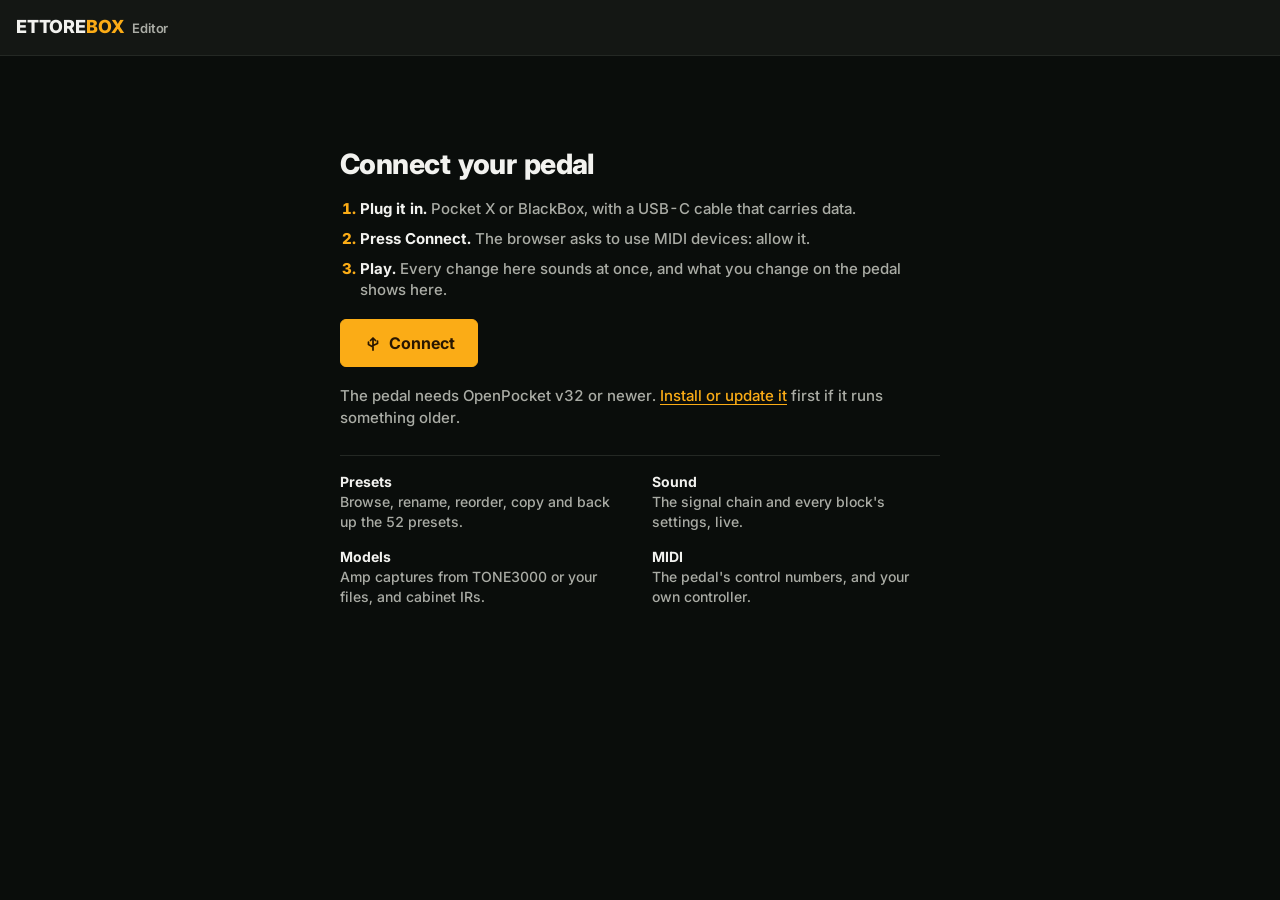
==== commit 9431d128: "Site: ettorebox main (dc0d469) with beta 51's BlackBox package, in place of the wrong tree of 54562b" ====
--- a/docs/editor.html
+++ b/docs/editor.html
@@ -1,615 +1,172 @@
 <!doctype html>
 <!-- SPDX-License-Identifier: GPL-3.0-only
-     OpenPocket web editor: the pedal's presets and its current sound, live, over USB-MIDI (Chrome / Edge).
-     Protocol: EDITOR-PROTOCOL.md; transport: pxedit.js. One file, no library. -->
+     OpenPocket web editor: the pedal's presets, its current sound, its NAM models and cabinet IRs, and MIDI control,
+     live over USB-MIDI (Chrome / Edge). Protocol: EDITOR-PROTOCOL.md; transport: pxedit.js. No library, no build step:
+     editor.css, editor.js (start, connection, sections) and one module per section (edsound.js, edpresets.js,
+     edmodels.js, edmidi.js) on edcore.js. -->
 <html lang="en">
 <head>
 <meta charset="utf-8">
 <meta name="viewport" content="width=device-width, initial-scale=1, viewport-fit=cover">
-<title>OpenPocket Editor</title>
+<meta name="color-scheme" content="dark">
+<meta name="theme-color" content="#0d0f0e">
+<title>ettorebox Editor</title>
+<meta name="description" content="Edit a Donner Pocket X or M-VAVE BlackBox running OpenPocket from the browser, over USB.">
 <link rel="preconnect" href="https://fonts.googleapis.com">
-<link rel="stylesheet" href="https://fonts.googleapis.com/css2?family=Inter:wght@500;600;700;800&display=swap">
-<style>
-/* The pedal's own screen, bigger: its colours (RGB565 from firmware/ui.h), its font (Inter SemiBold / Bold),
-   its layout (header, 6 x 2 tiles, block page, footer). One dark look, on purpose: it is the pedal's. */
-:root{
-  --room:#111211;        /* around the screen */
-  --bezel:#1b1d1b;
-  --bg:#080808;          /* UI_BG 0x0841 */
-  --panel:#181c18;       /* UI_PANEL 0x18E3 */
-  --off:#202420;         /* C_OFF 0x2124 */
-  --line:#282828;        /* C_LINE 0x2945 */
-  --txt:#efefef;         /* UI_TXT */
-  --dim:#848284;         /* UI_DIM */
-  --acc:#ffa600;         /* UI_ACC 0xFD20 */
-  --red:#ff4040; --grn:#4ccf5a;
-  --blk:#ffa600;         /* the focused block's colour (set by script) */
-  color-scheme:dark;
-}
-*{box-sizing:border-box}
-[hidden]{display:none!important}
-a.btn{color:var(--txt)}
-body{margin:0;background:var(--room);color:var(--txt);font:500 15px/1.4 Inter,system-ui,-apple-system,"Segoe UI",sans-serif;
-  padding-left:max(16px,env(safe-area-inset-left,0px));padding-right:max(16px,env(safe-area-inset-right,0px));padding-block:18px 40px}
-button,select,input{font:inherit;color:inherit}
-button{cursor:pointer}
-.wrap{max-width:1180px;margin:0 auto;display:flex;flex-direction:column;gap:16px}
+<link rel="stylesheet" href="https://fonts.googleapis.com/css2?family=Inter:wght@400;500;600;700;800&display=swap">
+<link rel="stylesheet" href="editor.css">
+</head>
+<body data-conn="idle" data-view="sound">
+<a class="skip" href="#main">Skip to the editor</a>
 
-/* top bar */
-.top{display:flex;flex-wrap:wrap;align-items:center;gap:12px 18px}
-.brand{font-weight:800;font-size:22px;letter-spacing:-.01em}
-.brand b{color:var(--acc)}
-.brand small{font-weight:600;font-size:12px;letter-spacing:.12em;color:var(--dim);margin-left:8px;text-transform:uppercase}
-.status{display:flex;align-items:center;gap:8px;font-size:13px;color:var(--dim);min-width:0}
-.dot{width:9px;height:9px;border-radius:50%;background:#444;flex:none}
-.dot.on{background:var(--grn);box-shadow:0 0 0 3px #4ccf5a22}
-.status span{overflow:hidden;text-overflow:ellipsis;white-space:nowrap}
-.spacer{flex:1}
-.btn{border:1px solid #333;background:#1c1f1c;border-radius:9px;padding:9px 14px;font-weight:600;font-size:14px;line-height:1;white-space:nowrap}
-.btn:hover:not(:disabled){border-color:#555}
-.btn.go{background:var(--acc);border-color:var(--acc);color:#1a1000}
-.btn:disabled{opacity:.4;cursor:default}
-.btn.small{padding:7px 10px;font-size:13px;border-radius:8px}
+<header class="bar">
+  <a class="brand" href="./" title="ettorebox installer">ETTORE<b>BOX</b><span>Editor</span></a>
+  <nav class="tabs" id="tabs" aria-label="Sections">
+    <button type="button" data-go="presets" class="narrow-only"><svg class="ic"><use href="#i-list"/></svg><span>Presets</span></button>
+    <button type="button" data-go="sound"><svg class="ic"><use href="#i-sliders"/></svg><span>Sound</span></button>
+    <button type="button" data-go="models"><svg class="ic"><use href="#i-wave"/></svg><span>Models</span></button>
+    <button type="button" data-go="midi"><svg class="ic"><use href="#i-midi"/></svg><span>MIDI</span></button>
+  </nav>
+  <div class="bar-end">
+    <button type="button" class="meter" id="load" popovertarget="loadpop" hidden aria-label="DSP load">
+      <span class="meter-l">DSP</span><span class="meter-bar"><i id="loadbar"></i><b id="loadpeak"></b></span><span class="meter-v" id="loadv">–</span>
+    </button>
+    <button type="button" class="conn" id="conn" popovertarget="connpop" hidden><i class="dot"></i><span id="status">Not connected</span></button>
+  </div>
+</header>
 
-.msg{min-height:20px;font-size:13.5px;color:var(--dim)}
-.msg.err{color:var(--red)} .msg.ok{color:var(--grn)}
-.prog{height:4px;background:#222;border-radius:4px;overflow:hidden}
-.prog i{display:block;height:100%;width:0;background:var(--acc);transition:width .15s}
+<div class="pop" id="loadpop" popover aria-label="DSP load details"></div>
+<div class="pop" id="connpop" popover aria-label="Connection"></div>
+<div class="pop menu" id="menu" popover role="menu"></div>
 
-.layout{display:grid;grid-template-columns:330px minmax(0,1fr);gap:16px;align-items:start}
-@media (max-width:900px){.layout{grid-template-columns:minmax(0,1fr)}.list{max-height:420px}}
-
-/* ---- the preset list ---- */
-.side{background:var(--bezel);border-radius:16px;padding:12px;display:flex;flex-direction:column;gap:10px;min-width:0}
-.side h2,.card h2{margin:0;font-size:12px;letter-spacing:.12em;text-transform:uppercase;color:var(--dim);font-weight:700}
-.tools{display:flex;flex-wrap:wrap;gap:6px}
-.list{background:var(--bg);border-radius:10px;overflow:auto;max-height:640px;padding:4px}
-.row{display:grid;grid-template-columns:30px minmax(0,1fr) auto;align-items:center;gap:8px;padding:6px 8px;border-radius:6px;cursor:pointer;
-  font-weight:600;font-size:14px;letter-spacing:.01em}
-.row:hover{background:#161816}
-.row .n{color:var(--dim);font-variant-numeric:tabular-nums}
-.row .nm{white-space:nowrap;overflow:hidden;text-overflow:ellipsis}
-.row .tag{font-size:10.5px;letter-spacing:.08em;color:var(--dim);font-weight:700}
-.row.user .tag{color:var(--acc)}
-.row.cur{background:var(--panel);box-shadow:inset 3px 0 0 var(--acc)}
-.row.cur .n{color:var(--acc)}
-.slotbar{display:flex;flex-wrap:wrap;gap:6px;align-items:center}
-.slotbar .lbl{font-size:12.5px;color:var(--dim);margin-right:auto}
-
-/* ---- the screen ---- */
-.device{background:var(--bezel);border-radius:22px;padding:16px;min-width:0}
-.screen{background:var(--bg);border-radius:8px;overflow:hidden;display:flex;flex-direction:column}
-.hdr{display:flex;align-items:center;gap:10px;padding:12px 16px 8px}
-.hdr .num{font-weight:800;font-size:30px;color:var(--acc);font-variant-numeric:tabular-nums;line-height:1}
-.hdr input{flex:1;min-width:0;background:transparent;border:0;border-bottom:1px dashed transparent;font-weight:800;font-size:30px;
-  line-height:1.1;letter-spacing:-.005em;padding:0;text-transform:none;outline:none}
-.hdr input:hover{border-bottom-color:#444}
-.hdr input:focus{border-bottom-color:var(--acc)}
-.hdr .star{font-weight:800;font-size:30px;color:var(--acc);width:18px}
-.hdr .vol{font-size:13px;color:var(--dim);font-weight:600;white-space:nowrap}
-
-.tiles{display:grid;grid-template-columns:repeat(6,minmax(0,1fr));gap:10px 8px;padding:8px 14px 14px;touch-action:none}
-.tile{position:relative;height:50px;border-radius:3px;background:var(--off);color:var(--dim);display:grid;place-items:center;
-  font-weight:700;font-size:16px;letter-spacing:.02em;user-select:none;cursor:grab;outline:1px solid transparent;outline-offset:1px}
-.tile.on{color:#000}
-.tile.sel{outline-color:#fff}
-.tile.sel::after{content:"";position:absolute;left:0;right:0;bottom:-6px;height:3px;background:#fff;border-radius:2px}
-.tile.drag{opacity:.35}
-.tile.ghost{position:fixed;z-index:20;pointer-events:none;box-shadow:0 10px 30px #000a;width:var(--w);transform:translate(-50%,-50%) scale(1.06);cursor:grabbing}
-.tile .pw{position:absolute;top:4px;right:4px;width:14px;height:14px;border-radius:50%;border:2px solid currentColor;opacity:.55;background:transparent;padding:0}
-.tile .pw:hover{opacity:1}
-.tile:focus-visible{outline:2px solid var(--acc)}
-
-.page{border-top:1px solid var(--line);padding:12px 16px 16px;display:flex;flex-direction:column;gap:10px}
-.bl{display:flex;align-items:center;gap:10px;font-weight:600;font-size:14px;color:var(--dim);letter-spacing:.04em;text-transform:uppercase}
-.bl .mv{display:flex;gap:4px;margin-left:auto}
-.onoff{border:0;background:transparent;font-weight:800;font-size:15px;letter-spacing:.06em;color:var(--dim);padding:4px 2px}
-.onoff.on{color:var(--blk)}
-.type{display:grid;grid-template-columns:44px minmax(0,1fr) 44px;align-items:center;background:var(--panel);border-radius:4px}
-.type button{border:0;background:transparent;color:var(--acc);font-weight:800;font-size:26px;height:48px}
-.type select{appearance:none;-webkit-appearance:none;border:0;background:transparent;text-align:center;text-align-last:center;font-weight:800;
-  font-size:26px;letter-spacing:.01em;height:48px;cursor:pointer;min-width:0;outline:none}
-.type select option{background:#111;font-size:15px;font-weight:600}
-.params{display:flex;flex-direction:column;gap:4px;margin-top:4px}
-.prm{display:grid;grid-template-columns:120px minmax(0,1fr) 72px;align-items:center;gap:12px;font-weight:600;font-size:16px;padding:4px 0}
-.prm label{letter-spacing:.02em;white-space:nowrap;overflow:hidden;text-overflow:ellipsis}
-.prm .val{text-align:right;font-variant-numeric:tabular-nums}
-.prm .val.tx{color:var(--acc)}
-input[type=range]{-webkit-appearance:none;appearance:none;width:100%;height:28px;background:transparent;cursor:pointer;margin:0;
-  --p:50%;outline:none}
-input[type=range]::-webkit-slider-runnable-track{height:12px;background:linear-gradient(90deg,var(--blk) var(--p),#2a2d2a var(--p));border-radius:1px}
-input[type=range]::-moz-range-track{height:12px;background:#2a2d2a;border-radius:1px}
-input[type=range]::-moz-range-progress{height:12px;background:var(--blk)}
-input[type=range]::-webkit-slider-thumb{-webkit-appearance:none;width:6px;height:22px;margin-top:-5px;background:#fff;border-radius:1px}
-input[type=range]::-moz-range-thumb{width:6px;height:22px;background:#fff;border:0;border-radius:1px}
-input[type=range]:focus-visible::-webkit-slider-thumb{outline:2px solid var(--acc)}
-.ftr{display:flex;align-items:center;gap:10px;background:var(--panel);padding:8px 14px;font-weight:600;font-size:13px;color:var(--dim)}
-.ftr .load{margin-left:auto;font-variant-numeric:tabular-nums}
-.ftr .load.byp{color:var(--red)}
-.actions{display:flex;flex-wrap:wrap;gap:8px;align-items:center;margin-top:12px}
-.actions select{background:#1c1f1c;border:1px solid #333;border-radius:9px;padding:8px 10px;font-weight:600;font-size:14px;max-width:100%}
-.ask{display:flex;flex-wrap:wrap;gap:8px;align-items:center;background:#2a2112;border:1px solid #6b4b0f;border-radius:10px;padding:10px 12px;font-size:14px}
-.ask[hidden]{display:none}
-.ask span{margin-right:auto;min-width:0}
-.idle{padding:60px 20px;text-align:center;color:var(--dim);display:flex;flex-direction:column;gap:12px;align-items:center}
-.idle h3{margin:0;color:var(--txt);font-size:20px;font-weight:800}
-.idle p{margin:0;max-width:52ch}
-.idle a{color:var(--acc)}
-@media (max-width:560px){
-  .hdr .num,.hdr input,.hdr .star{font-size:22px}
-  .tile{height:44px;font-size:12.5px;padding-top:8px}
-  .tile .pw{top:3px;right:3px;width:9px;height:9px;border-width:1.5px}
-  .tiles{gap:9px 5px;padding-inline:10px}
-  #hint{display:none}
-  .type select{font-size:19px}
-  .prm{grid-template-columns:86px minmax(0,1fr) 56px;font-size:14px;gap:8px}
-}
-</style>
-</head>
-<body>
-<div class="wrap">
-  <div class="top">
-    <div class="brand">OPEN<b>POCKET</b><small>editor</small></div>
-    <div class="status"><i class="dot" id="dot"></i><span id="status">not connected</span></div>
-    <div class="spacer"></div>
-    <a class="btn" href="./" style="text-decoration:none">Installer</a>
-    <button class="btn go" id="connect">Connect</button>
-  </div>
-  <div class="prog" id="prog" hidden><i id="progi"></i></div>
-  <div class="msg" id="msg"></div>
-  <div class="ask" id="ask" hidden><span id="asktext"></span><button class="btn small go" id="askyes">OK</button><button class="btn small" id="askno">Cancel</button></div>
-
-  <div class="layout">
-    <aside class="side">
-      <h2>Presets</h2>
-      <div class="tools">
-        <button class="btn small" id="expall" disabled>Export all</button>
-        <button class="btn small" id="imp" disabled>Import file…</button>
-        <input type="file" id="file" accept=".json,application/json" hidden>
-      </div>
-      <div class="list" id="list" role="listbox" aria-label="Presets"></div>
-      <div class="slotbar">
-        <span class="lbl" id="slotlbl">Slot —</span>
-        <button class="btn small" id="up" disabled title="Move this preset up one slot">↑</button>
-        <button class="btn small" id="down" disabled title="Move this preset down one slot">↓</button>
-        <button class="btn small" id="factory" disabled title="Put this slot back to its factory preset">Factory</button>
-      </div>
-    </aside>
-
-    <main class="device">
-      <div class="screen" id="screen">
-        <div class="idle" id="idle">
-          <h3>Connect your pedal</h3>
-          <p>Plug the Pocket X or BlackBox in with USB, then press <b>Connect</b> and allow MIDI devices. The pedal needs
-          OpenPocket v32 or newer: older versions can be updated from the <a href="./">installer</a>.</p>
-          <p>Everything you change here plays at once on the pedal, and what you change on the pedal shows here.</p>
-        </div>
-        <div id="ui" hidden>
-          <div class="hdr">
-            <span class="num" id="num">01</span>
-            <input id="name" maxlength="13" spellcheck="false" autocomplete="off" aria-label="Preset name">
-            <span class="star" id="star"></span>
-            <span class="vol">LIVE</span>
-          </div>
-          <div class="tiles" id="tiles" aria-label="Signal chain: drag a tile to move the block"></div>
-          <div class="page">
-            <div class="bl"><span id="bname">AMP</span><button class="onoff" id="onoff">ON</button>
-              <span class="mv"><button class="btn small" id="mvl" title="Move this block earlier in the chain">◀</button><button class="btn small" id="mvr" title="Move this block later in the chain">▶</button></span></div>
-            <div class="type"><button id="tprev" aria-label="Previous type">&lt;</button><select id="type" aria-label="Type"></select><button id="tnext" aria-label="Next type">&gt;</button></div>
-            <div class="params" id="params"></div>
-          </div>
-          <div class="ftr"><span id="hint">DRAG A TILE: MOVE THE BLOCK · ⏻ ON A TILE: ON/OFF</span><span class="load" id="load">C1 —%</span></div>
-        </div>
-      </div>
-      <div class="actions" id="actions" hidden>
-        <button class="btn go" id="save">Save</button>
-        <button class="btn" id="revert">Revert</button>
-        <span style="flex:1"></span>
-        <label for="saveto" style="font-size:13px;color:var(--dim)">Save to</label>
-        <select id="saveto"></select>
-        <button class="btn" id="saveas">Save as</button>
-        <button class="btn" id="export1">Export preset</button>
-      </div>
-    </main>
-  </div>
+<div class="lostbar" id="lostbar" hidden role="alert">
+  <svg class="ic"><use href="#i-alert"/></svg>
+  <span>The pedal stopped answering. Plug it back in: the editor reconnects by itself.</span>
+  <button type="button" class="btn small" id="reconnect">Reconnect now</button>
 </div>
 
-<script type="module">
-import { Editor, presetToJSON, presetFromJSON, filePresets, parsePresetFile, clonePreset } from "./pxedit.js";
+<div class="shell" id="shell">
+  <aside class="presets" id="presets" aria-labelledby="presets-h">
+    <div class="presets-head">
+      <h2 id="presets-h">Presets</h2>
+      <label class="btn small" id="imp" for="file" role="button" tabindex="0" title="Import presets from a file">Import</label>
+      <button type="button" class="btn small" id="expall" title="Save all 52 presets in one file">Back up all</button>
+      <!-- the file inputs: opened by their labels (a tap on a label is a tap on the input: in-app browsers such as MIDIWeb
+           open no picker for a script's click), never redrawn, no accept filter (iOS greys out extensions it does not know) -->
+      <input type="file" id="file" class="vh" tabindex="-1" aria-hidden="true">
+    </div>
+    <label class="search"><svg class="ic"><use href="#i-search"/></svg>
+      <input type="search" id="psearch" placeholder="Search presets, amps, effects" autocomplete="off" spellcheck="false" aria-label="Search presets" aria-keyshortcuts="/"></label>
+    <div class="chips" id="pfilter" role="group" aria-label="Show">
+      <button type="button" data-f="all" aria-pressed="true">All</button>
+      <button type="button" data-f="user" aria-pressed="false">Yours</button>
+      <button type="button" data-f="factory" aria-pressed="false">Factory</button>
+    </div>
+    <div class="list" id="list" role="listbox" aria-label="Presets" tabindex="0"></div>
+    <p class="list-empty" id="listempty" hidden></p>
+  </aside>
 
-const $ = (id) => document.getElementById(id);
-let access = null, ed = null, cat = null, info = null;
-let st = null;            // { slot, dirty, saved, focus, preset }
-let slots = [];           // [{ slot, saved, name }]
-let focus = 5, busy = false, dragging = null, pingTimer = null;
-const sleep = (ms) => new Promise((r) => setTimeout(r, ms));
-const pad2 = (n) => String(n).padStart(2, "0");
+  <main id="main" tabindex="-1">
+    <!-- before a pedal answers: first run and every way it can fail -->
+    <section class="gate" id="gate" aria-live="polite"></section>
 
-function say(t, kind = "") { const m = $("msg"); m.textContent = t; m.className = "msg" + (kind ? " " + kind : ""); }
-function progress(f) { $("prog").hidden = f === null; $("progi").style.width = `${Math.round((f || 0) * 100)}%`; }
-let askFn = null;
-function ask(text, yes = "OK") {
-  return new Promise((res) => {
-    $("asktext").textContent = text; $("askyes").textContent = yes; $("ask").hidden = false;
-    askFn = (v) => { $("ask").hidden = true; askFn = null; res(v); };
-  });
-}
-$("askyes").onclick = () => askFn && askFn(true);
-$("askno").onclick = () => askFn && askFn(false);
+    <section class="view" id="view-sound" aria-labelledby="sound-h">
+      <h1 class="vh" id="sound-h">Sound</h1>
+      <div class="phead">
+        <span class="num" id="num" aria-hidden="true">01</span>
+        <div class="pname">
+          <input id="name" maxlength="13" spellcheck="false" autocomplete="off" aria-label="Preset name">
+          <span class="state" id="star"></span>
+        </div>
+        <div class="pacts">
+          <button type="button" class="btn" id="compare" aria-pressed="false" title="Hear the saved preset, then come back to your changes">Compare</button>
+          <button type="button" class="btn" id="revert" title="Drop the changes and load the saved preset again">Revert</button>
+          <button type="button" class="btn" id="saveas">Save as…</button>
+          <button type="button" class="btn primary" id="save" aria-keyshortcuts="Control+S Meta+S">Save</button>
+          <button type="button" class="btn icon" id="pmore" aria-label="More for this preset" aria-haspopup="menu"><svg class="ic"><use href="#i-more"/></svg></button>
+        </div>
+        <!-- the preset's own level (on the pedal: the GT page's third line, PRESET LVL): built by edsound.js -->
+        <div class="prm plevel" id="plevel" role="group" aria-label="Preset level"></div>
+      </div>
 
-// ---- connection ----
-async function connect() {
-  if (!navigator.requestMIDIAccess) { say("This browser has no Web MIDI: use Chrome or Edge on a computer.", "err"); return; }
-  try { access = access || await navigator.requestMIDIAccess({ sysex: true }); }
-  catch (e) { say("MIDI access was refused. Allow MIDI devices for this page and try again.", "err"); return; }
-  access.onstatechange = () => { if (!ed && !busy) connect(); };
-  busy = true; $("connect").disabled = true;
-  try {
-    say("Looking for the pedal…");
-    const e = new Editor(access);
-    info = await e.connect();
-    if (!info) {
-      say("No pedal with the editor found. Is it plugged in and running OpenPocket v32 or newer? (Update it from the installer.)", "err");
-      return;
-    }
-    ed = e;
-    ed.onLost = lost;
-    $("status").textContent = `${info.identity.replace("_9", " · OpenPocket v").replace(/v(\d+)$/, "v$1")}`;
-    $("dot").classList.add("on");
-    say("Reading the pedal's catalogue…"); progress(0);
-    cat = await ed.catalog(progress);
-    progress(null);
-    st = await ed.state();
-    focus = st.focus;
-    slots = await ed.list();
-    ed.onState = onPush;
-    await ed.watch(true);
-    $("idle").hidden = true; $("ui").hidden = false; $("actions").hidden = false;
-    ["expall", "imp", "up", "down", "factory"].forEach((id) => { $(id).disabled = false; });
-    $("connect").textContent = "Reconnect";
-    renderAll();
-    say(`Connected to ${info.identity} on ${info.port}.`, "ok");
-    clearInterval(pingTimer);
-    pingTimer = setInterval(ping, 1000);
-  } catch (e) {
-    progress(null);
-    say(`The pedal stopped answering (${e.message}). Check the cable and press Connect.`, "err");
-    ed = null;
-  } finally { busy = false; $("connect").disabled = false; }
-}
-function lost() {
-  clearInterval(pingTimer);
-  if (ed) ed.close();
-  ed = null;
-  $("dot").classList.remove("on");
-  $("status").textContent = "disconnected";
-  say("The pedal is not answering any more. Plug it back in and press Connect.", "err");
-}
-async function ping() {
-  if (!ed) return;
-  try {
-    const p = await ed.ping();
-    const l = $("load");
-    l.textContent = `${p.bypass ? "BYP" : p.c1 ? "C1" : "C0"} ${p.load}%`;
-    l.classList.toggle("byp", p.bypass);
-  } catch (_) { }
-}
-$("connect").onclick = connect;
+      <div class="chain-wrap">
+        <span class="cap-io" aria-hidden="true">IN</span>
+        <div class="chain" id="tiles" role="group" aria-label="Signal chain, in the order the sound passes through"></div>
+        <span class="cap-io" aria-hidden="true">OUT</span>
+      </div>
+      <p class="hint" id="hint">Drag a block to move it. Arrow keys choose a block, Space switches it, Alt + arrows move it.</p>
+      <!-- the preset's scenes (editor protocol 6): built by edscenes.js -->
+      <div class="scenes" id="scenes" role="group" aria-label="Scenes" hidden></div>
 
-// ---- pushes from the pedal ----
-function onPush(s) {
-  const slotChanged = !st || s.slot !== st.slot;
-  st = s;
-  focus = s.focus;
-  if (slotChanged) refreshList();
-  renderAll(true);
-}
-async function refreshList() { if (ed) { slots = await ed.list(); renderList(); } }
+      <div class="block" id="block">
+        <div class="block-head">
+          <span class="swatch" aria-hidden="true"></span>
+          <h2 id="bname">AMP</h2>
+          <span class="pos" id="bpos"></span>
+          <span class="grow"></span>
+          <span class="mv">
+            <button type="button" class="btn icon small" id="mvl" aria-label="Move this block earlier in the chain"><svg class="ic"><use href="#i-left"/></svg></button>
+            <button type="button" class="btn icon small" id="mvr" aria-label="Move this block later in the chain"><svg class="ic"><use href="#i-right"/></svg></button>
+          </span>
+          <button type="button" class="switch" id="onoff" role="switch" aria-checked="false"><i></i><span>Off</span></button>
+        </div>
+        <div class="type">
+          <button type="button" id="tprev" aria-label="Previous type"><svg class="ic"><use href="#i-left"/></svg></button>
+          <select id="type" aria-label="Type"></select>
+          <button type="button" id="tnext" aria-label="Next type"><svg class="ic"><use href="#i-right"/></svg></button>
+        </div>
+        <div class="params" id="params"></div>
+        <div class="blocknote" id="blocknote" hidden></div>
+      </div>
+    </section>
 
-// ---- rendering ----
-const blk = (b) => cat.blocks[b];
-const typ = (b) => blk(b).types[st.preset.type[b]] || blk(b).types[0];
-function renderAll(fromPush = false) {
-  renderHeader(); renderTiles(); renderPage(fromPush); renderList(); renderSaveTo();
-}
-function renderHeader() {
-  $("num").textContent = pad2(st.slot + 1);
-  if (document.activeElement !== $("name")) $("name").value = st.preset.name;
-  $("star").textContent = st.dirty ? "*" : "";
-  $("save").disabled = !st.dirty;
-  $("revert").disabled = !st.dirty;
-}
-function renderTiles() {
-  const box = $("tiles");
-  box.textContent = "";
-  st.preset.order.forEach((b, i) => {
-    const t = document.createElement("div");
-    const on = st.preset.on[b];
-    t.className = "tile" + (on ? " on" : "") + (b === focus ? " sel" : "") + (dragging && dragging.b === b ? " drag" : "");
-    t.style.background = on ? blk(b).color : "";
-    t.textContent = blk(b).label;
-    t.dataset.b = b; t.dataset.i = i;
-    t.tabIndex = 0;
-    t.setAttribute("role", "button");
-    t.setAttribute("aria-label", `${blk(b).name}, ${on ? "on" : "off"}, position ${i + 1}`);
-    const pw = document.createElement("button");
-    pw.className = "pw"; pw.title = on ? "Switch off" : "Switch on"; pw.setAttribute("aria-label", pw.title);
-    pw.onpointerdown = (e) => e.stopPropagation();
-    pw.onclick = (e) => { e.stopPropagation(); toggle(b); };
-    t.appendChild(pw);
-    t.onpointerdown = (e) => startDrag(e, t, b);
-    t.onkeydown = (e) => {
-      if (e.key === "Enter" || e.key === " ") { e.preventDefault(); setFocus(b); }
-      else if (e.altKey && (e.key === "ArrowLeft" || e.key === "ArrowRight")) { e.preventDefault(); moveBlock(b, e.key === "ArrowLeft" ? -1 : 1, true); }
-    };
-    box.appendChild(t);
-  });
-}
-function renderPage(fromPush) {
-  const b = focus, B = blk(b), T = typ(b);
-  document.documentElement.style.setProperty("--blk", B.color);
-  $("bname").textContent = B.name;
-  const on = st.preset.on[b];
-  $("onoff").textContent = on ? "ON" : "OFF";
-  $("onoff").classList.toggle("on", !!on);
-  const sel = $("type");
-  if (sel.dataset.b !== String(b) || sel.options.length !== B.types.length) {
-    sel.textContent = "";
-    B.types.forEach((t, i) => { const o = document.createElement("option"); o.value = i; o.textContent = t.name; sel.appendChild(o); });
-    sel.dataset.b = b;
-  }
-  sel.value = st.preset.type[b];
-  const box = $("params");
-  const sig = `${b}:${st.preset.type[b]}`;
-  if (box.dataset.sig !== sig) {
-    box.textContent = "";
-    T.params.forEach((p, k) => {
-      const row = document.createElement("div");
-      row.className = "prm";
-      const id = `p${k}`;
-      row.innerHTML = `<label for="${id}"></label><input type="range" id="${id}" min="0" max="100" step="1"><span class="val"></span>`;
-      row.querySelector("label").textContent = p.name;
-      const r = row.querySelector("input");
-      r.oninput = () => { showVal(k); sendParam(b, k, +r.value); };
-      r.onpointerdown = () => { r.dataset.held = "1"; };
-      r.onpointerup = r.onpointercancel = () => { delete r.dataset.held; };
-      box.appendChild(row);
-    });
-    box.dataset.sig = sig;
-  }
-  T.params.forEach((p, k) => {
-    const r = $(`p${k}`);
-    if (!(fromPush && (r.dataset.held || document.activeElement === r && pendingParam))) r.value = st.preset.p[b][k];
-    showVal(k);
-  });
-  const pos = st.preset.order.indexOf(b);
-  $("mvl").disabled = pos <= 0; $("mvr").disabled = pos >= st.preset.order.length - 1;
-}
-function showVal(k) {
-  const r = $(`p${k}`), v = +r.value, p = typ(focus).params[k];
-  const t = p && p.texts && p.texts[v];
-  const el = r.parentElement.querySelector(".val");
-  el.textContent = t || String(v);
-  el.classList.toggle("tx", !!t);
-  r.style.setProperty("--p", `${v}%`);
-}
-function renderList() {
-  const box = $("list");
-  box.textContent = "";
-  for (const s of slots) {
-    const row = document.createElement("div");
-    row.className = "row" + (s.saved ? " user" : "") + (st && s.slot === st.slot ? " cur" : "");
-    row.setAttribute("role", "option");
-    row.setAttribute("aria-selected", st && s.slot === st.slot ? "true" : "false");
-    row.tabIndex = 0;
-    row.innerHTML = `<span class="n">${pad2(s.slot + 1)}</span><span class="nm"></span><span class="tag">${s.saved ? "USER" : ""}</span>`;
-    row.querySelector(".nm").textContent = s.name;
-    row.onclick = () => pickSlot(s.slot);
-    row.onkeydown = (e) => { if (e.key === "Enter") pickSlot(s.slot); };
-    box.appendChild(row);
-  }
-  if (st) {
-    $("slotlbl").textContent = `Slot ${pad2(st.slot + 1)}${slots[st.slot] && slots[st.slot].saved ? " · your preset" : " · factory preset"}`;
-    $("up").disabled = st.slot === 0; $("down").disabled = st.slot === slots.length - 1;
-    $("factory").disabled = !(slots[st.slot] && slots[st.slot].saved);
-  }
-}
-function renderSaveTo() {
-  const sel = $("saveto"), keep = sel.value;
-  sel.textContent = "";
-  for (const s of slots) { const o = document.createElement("option"); o.value = s.slot; o.textContent = `${pad2(s.slot + 1)} ${s.name}`; sel.appendChild(o); }
-  sel.value = keep !== "" && keep !== undefined && sel.querySelector(`option[value="${keep}"]`) ? keep : String(st.slot);
-}
+    <section class="view" id="view-models" aria-labelledby="models-h">
+      <h1 class="vh" id="models-h">Models and cabinets</h1>
+      <div class="mgrid">
+        <div class="mcol">
+          <section class="card bank" id="nam" data-kind="nam"></section>
+          <section class="card bank" id="ir" data-kind="ir"></section>
+        </div>
+        <section class="card t3k" id="t3k" aria-label="TONE3000"></section>
+      </div>
+      <input type="file" id="namfile" class="vh" tabindex="-1" aria-hidden="true" multiple>
+      <input type="file" id="irfile" class="vh" tabindex="-1" aria-hidden="true" multiple>
+    </section>
 
-// ---- live editing ----
-let pendingParam = null, sendingParam = false;
-function sendParam(b, k, v) {
-  st.preset.p[b][k] = v;
-  pendingParam = { b, k, v };
-  if (!sendingParam) flushParam();
-}
-async function flushParam() {
-  sendingParam = true;
-  try {
-    for (;;) {
-      while (pendingParam) {
-        const q = pendingParam; pendingParam = null;
-        await ed.setParam(q.b, q.k, q.v);
-      }
-      await syncState();
-      if (!pendingParam) break;                     // a value that came in meanwhile goes out too
-    }
-  } catch (_) { } finally { sendingParam = false; }
-}
-async function syncState() { st = await ed.state(); renderHeader(); }
-async function act(fn) {
-  if (!ed) return;
-  try { await fn(); } catch (e) { say(`The pedal did not answer (${e.message}).`, "err"); }
-}
-function setFocus(b) {
-  focus = b; renderTiles(); renderPage();
-  act(() => ed.focus(b));
-}
-function toggle(b) {
-  act(async () => { st.preset.on[b] = await ed.setOn(b, !st.preset.on[b]); await syncState(); renderTiles(); renderPage(); });
-}
-$("onoff").onclick = () => toggle(focus);
-function setType(t) {
-  const n = blk(focus).types.length;
-  t = (t + n) % n;
-  act(async () => { st.preset.type[focus] = await ed.setType(focus, t); await syncState(); renderPage(); });
-}
-$("type").onchange = () => setType(+$("type").value);
-$("tprev").onclick = () => setType(st.preset.type[focus] - 1);
-$("tnext").onclick = () => setType(st.preset.type[focus] + 1);
-$("name").onchange = () => act(async () => { st.preset.name = await ed.name($("name").value); $("name").value = st.preset.name; await syncState(); renderHeader(); });
-$("name").onkeydown = (e) => { if (e.key === "Enter") $("name").blur(); };
+    <section class="view" id="view-midi" aria-labelledby="midi-h">
+      <h1 class="vh" id="midi-h">MIDI</h1>
+      <div class="midigrid">
+        <section class="card" id="midiconn" aria-labelledby="midiconn-h"></section>
+        <section class="card" id="midimon" aria-labelledby="midimon-h"></section>
+        <section class="card wide" id="midimap" aria-labelledby="midimap-h"></section>
+      </div>
+    </section>
+  </main>
+</div>
 
-// block order: drag a tile, or the ◀ ▶ buttons, or Alt + arrows on a tile
-async function sendOrder(order) {
-  await act(async () => { if (await ed.order(order) === 0) st.preset.order = order; await syncState(); renderTiles(); renderPage(); });
-}
-function moveBlock(b, d, keepFocus) {
-  const o = [...st.preset.order], i = o.indexOf(b), j = i + d;
-  if (j < 0 || j >= o.length) return;
-  [o[i], o[j]] = [o[j], o[i]];
-  sendOrder(o).then(() => { if (keepFocus) document.querySelector(`.tile[data-b="${b}"]`)?.focus(); });
-}
-$("mvl").onclick = () => moveBlock(focus, -1);
-$("mvr").onclick = () => moveBlock(focus, 1);
-function startDrag(e, el, b) {
-  if (e.button !== 0) return;
-  const x0 = e.clientX, y0 = e.clientY, w = el.getBoundingClientRect().width;
-  let ghost = null, order = null;
-  e.preventDefault();                                 // (the tiles are rebuilt while dragging: listen on the window)
-  const move = (ev) => {
-    if (!ghost && Math.hypot(ev.clientX - x0, ev.clientY - y0) < 6) return;
-    if (!ghost) {
-      dragging = { b }; order = [...st.preset.order];
-      ghost = el.cloneNode(true); ghost.classList.add("ghost"); ghost.style.setProperty("--w", `${w}px`);
-      document.body.appendChild(ghost); renderTiles();
-    }
-    ghost.style.left = `${ev.clientX}px`; ghost.style.top = `${ev.clientY}px`;
-    // the tile under the pointer: the dragged block takes its place
-    const tiles = [...$("tiles").children];
-    let best = -1, bd = 1e9;
-    tiles.forEach((t, i) => { const r = t.getBoundingClientRect(); const d = Math.hypot(ev.clientX - (r.left + r.width / 2), ev.clientY - (r.top + r.height / 2)); if (d < bd) { bd = d; best = i; } });
-    const cur = order.indexOf(b);
-    if (best >= 0 && best !== cur) { order.splice(cur, 1); order.splice(best, 0, b); st.preset.order = [...order]; renderTiles(); }
-  };
-  const up = () => {
-    window.removeEventListener("pointermove", move); window.removeEventListener("pointerup", up); window.removeEventListener("pointercancel", up);
-    if (ghost) { ghost.remove(); dragging = null; renderTiles(); sendOrder(order); }
-    else setFocus(b);
-  };
-  window.addEventListener("pointermove", move); window.addEventListener("pointerup", up); window.addEventListener("pointercancel", up);
-}
+<div class="toasts" id="toasts" aria-live="polite"></div>
+<dialog class="dlg" id="dlg" aria-labelledby="dlg-h"></dialog>
 
-// ---- slots ----
-async function pickSlot(slot) {
-  if (!ed || slot === st.slot) return;
-  if (st.dirty && !(await ask(`"${st.preset.name}" has unsaved changes. Load ${pad2(slot + 1)} ${slots[slot].name} anyway?`, "Load"))) return;
-  act(async () => { await ed.select(slot); st = await ed.state(); renderAll(); });
-}
-$("save").onclick = () => act(async () => {
-  const rc = await ed.save(st.slot);
-  if (rc) { say(`Saving failed (error ${rc}).`, "err"); return; }
-  st = await ed.state(); slots = await ed.list(); renderAll(); say(`Saved in slot ${pad2(st.slot + 1)}.`, "ok");
-});
-$("revert").onclick = () => act(async () => { await ed.select(st.slot); st = await ed.state(); renderAll(); say("Back to the saved sound.", "ok"); });
-$("saveas").onclick = async () => {
-  const to = +$("saveto").value;
-  if (to !== st.slot && !(await ask(`Save "${st.preset.name}" into slot ${pad2(to + 1)}, replacing ${slots[to].name}?`, "Save"))) return;
-  act(async () => {
-    const rc = await ed.save(to);
-    if (rc) { say(`Saving failed (error ${rc}).`, "err"); return; }
-    st = await ed.state(); slots = await ed.list(); renderAll(); say(`Saved in slot ${pad2(to + 1)}.`, "ok");
-  });
-};
-async function swapWith(d) {
-  const a = st.slot, b = a + d;
-  if (b < 0 || b >= slots.length) return;
-  await act(async () => {
-    const A = await ed.slotGet(a), B = await ed.slotGet(b);
-    await ed.slotPut(a, B.saved ? B.preset : B.preset, false);
-    await ed.slotPut(b, A.saved ? A.preset : A.preset, false);
-    const rc = await ed.commit();
-    if (rc) { say(`Moving failed (error ${rc}).`, "err"); return; }
-    const dirty = st.dirty, cur = clonePreset(st.preset);
-    await ed.select(b);
-    if (dirty) await ed.put(cur);                 // the unsaved changes follow the preset
-    st = await ed.state(); slots = await ed.list(); renderAll();
-    say(`Moved to slot ${pad2(b + 1)}.`, "ok");
-  });
-}
-$("up").onclick = () => swapWith(-1);
-$("down").onclick = () => swapWith(1);
-$("factory").onclick = async () => {
-  if (!(await ask(`Put slot ${pad2(st.slot + 1)} back to its factory preset? "${slots[st.slot].name}" will be lost.`, "Restore"))) return;
-  act(async () => {
-    const rc = await ed.slotPut(st.slot, null, true);
-    if (rc) { say(`Failed (error ${rc}).`, "err"); return; }
-    await ed.select(st.slot); st = await ed.state(); slots = await ed.list(); renderAll(); say("Factory preset restored.", "ok");
-  });
-};
+<svg hidden>
+  <defs>
+    <symbol id="i-list" viewBox="0 0 20 20"><path d="M7 5h10M7 10h10M7 15h10M3.25 5h.5M3.25 10h.5M3.25 15h.5"/></symbol>
+    <symbol id="i-sliders" viewBox="0 0 20 20"><path d="M5 3v5M5 12v5M10 3v2M10 9v8M15 3v8M15 15v2"/><circle cx="5" cy="10" r="2"/><circle cx="10" cy="7" r="2"/><circle cx="15" cy="13" r="2"/></symbol>
+    <symbol id="i-wave" viewBox="0 0 20 20"><path d="M2 10h2.5l2-6 3.5 12 3-9 1.5 3H18"/></symbol>
+    <symbol id="i-midi" viewBox="0 0 20 20"><circle cx="10" cy="10" r="7.25"/><path d="M6 9.25h.01M14 9.25h.01M7.5 12.75h.01M12.5 12.75h.01M10 13.75h.01"/></symbol>
+    <symbol id="i-search" viewBox="0 0 20 20"><circle cx="9" cy="9" r="5.25"/><path d="M13 13l4 4"/></symbol>
+    <symbol id="i-more" viewBox="0 0 20 20"><path d="M4.5 10h.01M10 10h.01M15.5 10h.01"/></symbol>
+    <symbol id="i-left" viewBox="0 0 20 20"><path d="M12 5l-5 5 5 5"/></symbol>
+    <symbol id="i-right" viewBox="0 0 20 20"><path d="M8 5l5 5-5 5"/></symbol>
+    <symbol id="i-x" viewBox="0 0 20 20"><path d="M5.5 5.5l9 9M14.5 5.5l-9 9"/></symbol>
+    <symbol id="i-check" viewBox="0 0 20 20"><path d="M4.5 10.5l3.5 3.5 7.5-8"/></symbol>
+    <symbol id="i-alert" viewBox="0 0 20 20"><path d="M10 3.5l7.5 13h-15zM10 8.5v3.5M10 14.5h.01"/></symbol>
+    <symbol id="i-plus" viewBox="0 0 20 20"><path d="M10 4.5v11M4.5 10h11"/></symbol>
+    <symbol id="i-minus" viewBox="0 0 20 20"><path d="M4.5 10h11"/></symbol>
+    <symbol id="i-ext" viewBox="0 0 20 20"><path d="M8 4.5H4.5v11h11V12M11 4.5h4.5V9M15.5 4.5L9 11"/></symbol>
+    <symbol id="i-usb" viewBox="0 0 20 20"><path d="M10 17V5M10 5L7.5 7.5M10 5l2.5 2.5M5.5 9v2.5L10 14M14.5 8v2.5L10 12.5"/></symbol>
+  </defs>
+</svg>
 
-// ---- files ----
-function download(name, obj) {
-  const url = URL.createObjectURL(new Blob([JSON.stringify(obj, null, 1)], { type: "application/json" }));
-  const a = document.createElement("a"); a.href = url; a.download = name; document.body.appendChild(a); a.click(); a.remove();
-  setTimeout(() => URL.revokeObjectURL(url), 5000);
-}
-const fileSafe = (s) => (s || "preset").trim().replace(/[^A-Za-z0-9 _-]+/g, "").replace(/\s+/g, "-").toLowerCase() || "preset";
-$("export1").onclick = () => { download(`${fileSafe(st.preset.name)}.json`, filePresets([presetToJSON(st.preset, cat, st.slot)])); say("Preset exported.", "ok"); };
-$("expall").onclick = () => act(async () => {
-  const all = [];
-  for (let s = 0; s < slots.length; s++) { progress(s / slots.length); const g = await ed.slotGet(s); all.push({ ...presetToJSON(g.preset, cat, s), factory: !g.saved }); }
-  progress(null);
-  const d = new Date();
-  download(`openpocket-presets-${d.getFullYear()}-${pad2(d.getMonth() + 1)}-${pad2(d.getDate())}.json`, filePresets(all));
-  say(`All ${slots.length} presets exported.`, "ok");
-});
-$("imp").onclick = () => $("file").click();
-$("file").onchange = async () => {
-  const f = $("file").files[0];
-  $("file").value = "";
-  if (!f || !ed) return;
-  let list;
-  try { list = parsePresetFile(await f.text()); } catch (e) { say(`${f.name}: not an OpenPocket preset file.`, "err"); return; }
-  if (!list.length) { say(`${f.name} holds no preset.`, "err"); return; }
-  if (list.length === 1) {
-    // one preset: it becomes the current sound (listen, then Save or Save as)
-    const r = presetFromJSON(list[0], cat, st.preset);
-    await act(async () => {
-      if (await ed.put(r.preset)) { say("The pedal refused this preset.", "err"); return; }
-      st = await ed.state(); renderAll();
-      say(`"${r.preset.name}" loaded as the current sound: Save or Save as to keep it.${r.warn.length ? " Note: " + r.warn.join("; ") : ""}`, r.warn.length ? "" : "ok");
-    });
-    return;
-  }
-  const withSlot = list.filter((o) => Number.isInteger(o.slot) && o.slot >= 1 && o.slot <= slots.length);
-  const users = list.filter((o) => !o.factory).length;
-  if (!(await ask(`${f.name}: ${list.length} presets. Write them into their slots (${withSlot.length} with a slot number)? The presets now in those slots will be replaced.`, "Import"))) return;
-  await act(async () => {
-    const warn = [];
-    let i = 0;
-    for (const o of withSlot) {
-      progress(i++ / withSlot.length);
-      const s = o.slot - 1;
-      if (o.factory) { await ed.slotPut(s, null, false); continue; }
-      const base = (await ed.slotGet(s)).preset;
-      const r = presetFromJSON(o, cat, base);
-      warn.push(...r.warn.map((w) => `${pad2(o.slot)}: ${w}`));
-      if (await ed.slotPut(s, r.preset, false)) warn.push(`${pad2(o.slot)}: refused`);
-    }
-    const rc = await ed.commit();
-    progress(null);
-    if (rc) { say(`Writing the presets failed (error ${rc}).`, "err"); return; }
-    await ed.select(st.slot);
-    st = await ed.state(); slots = await ed.list(); renderAll();
-    say(`${withSlot.length} presets imported (${users} of yours).${warn.length ? " Notes: " + warn.slice(0, 4).join("; ") : ""}`, warn.length ? "" : "ok");
-  });
-};
-</script>
+<script type="module" src="editor.js"></script>
 </body>
 </html>
--- a/docs/editor.css
+++ b/docs/editor.css
@@ -0,0 +1,585 @@
+/* SPDX-License-Identifier: GPL-3.0-only
+   OpenPocket web editor. One dark look, on purpose: it is used beside the pedal, often in a dim room, and it carries the
+   pedal's own colours: its amber (UI_ACC in firmware/ui.h), its panel's green-black, and each block's colour, which
+   the pedal sends (CAT_BLOCK) and which is used here for that block only. Inter is the pedal's typeface. */
+
+*, *::before, *::after { box-sizing: border-box; min-width: 0; }
+
+:root {
+  --bg: oklch(0.155 0.006 150);
+  --surface: oklch(0.2 0.008 150);
+  --raised: oklch(0.25 0.009 150);
+  --hover: oklch(0.3 0.01 150);
+  --line: oklch(0.34 0.01 150);
+  --line-soft: oklch(0.27 0.008 150);
+  --ink: oklch(0.96 0.004 100);
+  --dim: oklch(0.74 0.01 120);
+  --faint: oklch(0.65 0.01 120);
+  --acc: oklch(0.8 0.165 75);
+  --acc-ink: oklch(0.22 0.05 75);
+  --acc-soft: color-mix(in oklch, var(--acc) 16%, transparent);
+  --ok: oklch(0.8 0.17 150);
+  --warn: oklch(0.85 0.14 90);
+  --err: oklch(0.72 0.19 25);
+  --err-soft: color-mix(in oklch, var(--err) 16%, transparent);
+  --c: var(--acc);                     /* a block's colour, set where a block is shown */
+
+  --r: 6px;
+  --r-card: 12px;
+  --gap: 16px;
+  --bar-h: 56px;
+  --tabs-h: 60px;
+  --ease: cubic-bezier(0.2, 0.8, 0.2, 1);
+
+  color-scheme: dark;
+  interpolate-size: allow-keywords;
+  text-wrap: pretty;
+  overflow-wrap: break-word;
+  font-synthesis: none;
+  -webkit-font-smoothing: antialiased;
+  -webkit-text-size-adjust: 100%;
+  -webkit-tap-highlight-color: transparent;
+  scrollbar-color: var(--line) transparent;
+  scrollbar-width: thin;
+  accent-color: var(--acc);
+  caret-color: var(--acc);
+}
+html { overscroll-behavior-y: none; }
+@media (any-pointer: coarse) { html { overscroll-behavior-y: auto; } }
+
+body {
+  margin: 0;
+  block-size: 100dvh;
+  display: grid;
+  grid-template-rows: auto auto minmax(0, 1fr);
+  overflow: clip;
+  background: var(--bg);
+  color: var(--ink);
+  font: 500 0.9375rem/1.45 Inter, system-ui, -apple-system, "Segoe UI", sans-serif;
+  font-variant-numeric: tabular-nums;
+}
+::selection { background: color-mix(in oklch, var(--acc) 45%, transparent); color: var(--ink); }
+[hidden] { display: none !important; }
+h1, h2, h3 { margin: 0; text-wrap: balance; }
+p { margin: 0; }
+a { color: var(--acc); text-underline-offset: 0.18em; }
+button, select, input { font: inherit; color: inherit; }
+button, a { touch-action: manipulation; }
+button, label[role="button"], .menu label { user-select: none; -webkit-user-select: none; cursor: pointer; }
+label[role="button"], .menu label { touch-action: manipulation; }
+button:disabled { cursor: default; }
+svg, img { display: block; max-width: 100%; }
+.more .ic, #pmore .ic, .srow .btn.icon .ic { stroke-width: 2.6; }
+.ic { inline-size: 1.25em; block-size: 1.25em; flex: none; fill: none; stroke: currentColor; stroke-width: 1.75; stroke-linecap: round; stroke-linejoin: round; }
+:focus-visible { outline: 2px solid var(--acc); outline-offset: 2px; }
+.dim { color: var(--dim); }
+.small { font-size: 0.8125rem; }
+.grow { flex: 1; }
+.vh { position: absolute; inline-size: 1px; block-size: 1px; overflow: clip; clip-path: inset(50%); white-space: nowrap; }
+.skip { position: absolute; inset-inline-start: 8px; inset-block-start: -60px; z-index: 50; background: var(--acc); color: var(--acc-ink); padding: 8px 12px; border-radius: var(--r); font-weight: 700; }
+.skip:focus { inset-block-start: 8px; }
+.warn { color: var(--warn); }
+p .ic, a .ic, dd .ic { display: inline-block; vertical-align: -0.28em; }
+
+/* ---- controls ---- */
+.btn {
+  display: inline-flex; align-items: center; justify-content: center; gap: 6px;
+  min-block-size: 38px; padding-block: 0; padding-inline: 14px;
+  border: 1px solid var(--line); border-radius: var(--r); background: var(--raised);
+  font-weight: 600; font-size: 0.875rem; line-height: 1; white-space: nowrap; text-decoration: none; color: var(--ink);
+}
+.btn.small { min-block-size: 32px; padding-inline: 10px; font-size: 0.8125rem; }
+.btn.big { min-block-size: 48px; padding-inline: 22px; font-size: 1rem; }
+.btn.icon { padding-inline: 0; inline-size: 38px; position: relative; }
+.btn.icon.small { inline-size: 32px; }
+.btn.icon::after, .more::after, .toast-x::after, .nudge::after { content: ""; position: absolute; inset: min(0px, (100% - 44px) / 2); }
+.btn.primary { background: var(--acc); border-color: var(--acc); color: var(--acc-ink); font-weight: 700; }
+.btn.primary:focus-visible { outline-color: var(--ink); }
+.btn.danger { background: var(--err); border-color: var(--err); color: oklch(0.18 0.04 25); font-weight: 700; }
+.btn.danger:focus-visible { outline-color: var(--ink); }
+.btn:disabled { opacity: 0.42; }
+.btn:active:not(:disabled), .tab:active, .chips button:active, .row:active, .tone:active, .cc-cell:active { transform: scale(0.97); }
+.btn[aria-pressed="true"] { background: var(--acc-soft); border-color: var(--acc); color: var(--acc); }
+@media (hover: hover) and (pointer: fine) {
+  .btn:hover:not(:disabled) { background: var(--hover); border-color: var(--faint); }
+  .btn.primary:hover:not(:disabled) { background: color-mix(in oklch, var(--acc), white 14%); border-color: transparent; }
+  .btn.danger:hover:not(:disabled) { background: color-mix(in oklch, var(--err), white 12%); }
+}
+@media (prefers-reduced-motion: no-preference) {
+  .btn, .row, .tone, .cc-cell, .chips button, .tabs button { transition: background-color 0.16s var(--ease), border-color 0.16s var(--ease), transform 0.16s var(--ease), color 0.16s var(--ease); }
+}
+@media (pointer: coarse) { .btn { min-block-size: 44px; } .btn.small { min-block-size: 40px; } .btn.icon { inline-size: 44px; } .btn.icon.small { inline-size: 40px; } }
+
+select {
+  appearance: none; -webkit-appearance: none;
+  min-block-size: 38px; padding-block: 0; padding-inline: 12px 32px;
+  border: 1px solid var(--line); border-radius: var(--r);
+  background: var(--raised) url("data:image/svg+xml,%3Csvg xmlns='http://www.w3.org/2000/svg' viewBox='0 0 20 20' fill='none' stroke='%23b9bbb4' stroke-width='1.75' stroke-linecap='round' stroke-linejoin='round'%3E%3Cpath d='M5.5 8l4.5 4.5L14.5 8'/%3E%3C/svg%3E") no-repeat right 8px center / 18px;
+  font-weight: 600; font-size: 0.875rem; max-inline-size: 100%; text-overflow: ellipsis; cursor: pointer;
+}
+select:disabled { opacity: 0.5; cursor: default; }
+select option, select optgroup { background: var(--surface); color: var(--ink); font-weight: 500; }
+input[type="search"], .field input, .dlg input:not([type="checkbox"]), .sc-grid .sc-name {
+  inline-size: 100%; min-block-size: 38px; padding-inline: 12px; border: 1px solid var(--line); border-radius: var(--r);
+  background: var(--bg); font-weight: 500;
+}
+input::placeholder { color: var(--faint); }
+.chip { display: inline-flex; align-items: center; gap: 4px; min-block-size: 24px; padding-inline: 8px; border-radius: 999px; border: 1px solid var(--line); font-size: 0.75rem; font-weight: 600; white-space: nowrap; color: var(--ink); background: transparent; }
+.chip.dim { color: var(--faint); border-color: var(--line-soft); }
+.chip.ok { color: var(--ok); border-color: color-mix(in oklch, var(--ok) 50%, transparent); }
+button.chip.link { color: var(--acc); border-color: color-mix(in oklch, var(--acc) 45%, transparent); position: relative; }
+.tag { font-size: 0.6875rem; font-weight: 700; letter-spacing: 0.06em; text-transform: uppercase; color: var(--acc); white-space: nowrap; }
+.tag.warn { color: var(--warn); text-transform: none; letter-spacing: 0; font-weight: 600; font-size: 0.75rem; }
+.t3k-logo { font-weight: 800; font-size: 1.25rem; letter-spacing: 0.03em; color: #fff; }
+.t3k-mark { display: inline-block; font-weight: 800; font-size: 0.6875rem; letter-spacing: 0.04em; line-height: 1; padding: 3px 5px; border-radius: 4px; background: #fff; color: #000; vertical-align: 0.1em; }
+
+/* ---- the top bar ---- */
+.bar {
+  display: flex; align-items: center; gap: 12px 20px;
+  min-block-size: var(--bar-h);
+  padding-block: 8px;
+  padding-inline: max(16px, env(safe-area-inset-left, 0px)) max(16px, env(safe-area-inset-right, 0px));
+  padding-block-start: max(8px, env(safe-area-inset-top, 0px));
+  border-block-end: 1px solid var(--line-soft);
+  background: var(--surface);
+}
+.brand { font-weight: 800; font-size: 1.125rem; letter-spacing: -0.01em; color: var(--ink); text-decoration: none; white-space: nowrap; display: flex; align-items: baseline; }
+.brand b { color: var(--acc); font-weight: 800; }
+.brand span { margin-inline-start: 8px; font-weight: 600; font-size: 0.8125rem; color: var(--dim); }
+.tabs { display: flex; gap: 4px; }
+.tabs button { display: inline-flex; align-items: center; gap: 7px; min-block-size: 38px; padding-inline: 12px; border: 0; border-radius: var(--r); background: transparent; font-weight: 600; font-size: 0.875rem; color: var(--dim); }
+.tabs button[aria-current] { background: var(--raised); color: var(--ink); box-shadow: inset 0 -2px 0 var(--acc); }
+@media (hover: hover) and (pointer: fine) { .tabs button:hover { color: var(--ink); background: var(--raised); } }
+.bar-end { margin-inline-start: auto; display: flex; align-items: center; gap: 10px; }
+.conn { display: inline-flex; align-items: center; gap: 8px; min-block-size: 38px; padding-inline: 10px; border: 1px solid transparent; border-radius: var(--r); background: transparent; font-size: 0.8125rem; font-weight: 600; color: var(--dim); max-inline-size: 34ch; }
+.conn span { overflow: hidden; text-overflow: ellipsis; white-space: nowrap; }
+.dot { inline-size: 10px; block-size: 10px; border-radius: 50%; background: var(--ok); flex: none; }
+[data-conn="lost"] .dot { background: var(--err); }
+.meter { display: inline-flex; align-items: center; gap: 8px; min-block-size: 38px; padding-inline: 10px; border: 1px solid var(--line-soft); border-radius: var(--r); background: var(--bg); font-size: 0.8125rem; font-weight: 700; }
+.meter-l { color: var(--dim); font-weight: 600; }
+.meter-bar { position: relative; inline-size: 72px; block-size: 8px; border-radius: 4px; background: var(--raised); overflow: clip; }
+.meter-bar i { position: absolute; inset-block: 0; inset-inline-start: 0; background: var(--ok); border-radius: 4px; }
+.meter-bar b { position: absolute; inset-block: 0; inline-size: 2px; margin-inline-start: -1px; background: var(--ink); opacity: 0.7; }
+.meter-v { min-inline-size: 4ch; text-align: end; }
+.meter[data-level="warm"] .meter-bar i { background: var(--warn); }
+.meter[data-level="high"] .meter-bar i, .meter[data-level="over"] .meter-bar i { background: var(--err); }
+.meter[data-level="high"], .meter[data-level="over"] { border-color: var(--err); }
+.meter[data-level="over"] .meter-v { color: var(--err); min-inline-size: 0; }
+@media (hover: hover) and (pointer: fine) { .conn:hover, .meter:hover { border-color: var(--line); background: var(--raised); } }
+@media (prefers-reduced-motion: no-preference) { .meter-bar i { transition: inline-size 0.4s var(--ease); } .meter-bar b { transition: inset-inline-start 0.4s var(--ease); } }
+
+.lostbar { display: flex; flex-wrap: wrap; align-items: center; gap: 10px; padding: 10px 16px; background: var(--err-soft); border-block-end: 1px solid var(--err); color: var(--ink); font-weight: 600; }
+.lostbar .ic { color: var(--err); }
+.lostbar span { flex: 1 1 24ch; }
+
+/* ---- the two panes ---- */
+.shell { grid-row: 3; display: grid; grid-template-columns: minmax(280px, 340px) minmax(0, 1fr); min-block-size: 0; }
+.shell[inert] { opacity: 0.45; }
+body:not([data-conn="ready"], [data-conn="lost"]) :is(.presets, .view, .tabs) { display: none !important; }
+body:not([data-conn="ready"], [data-conn="lost"]) .shell { grid-template-columns: minmax(0, 1fr); }
+main { overflow-y: auto; overscroll-behavior: contain; padding: 20px clamp(16px, 1rem + 1vw, 32px) 40px; }
+main:focus { outline: none; }
+.view { display: none; max-inline-size: 1180px; margin-inline: auto; }
+body[data-view="sound"] #view-sound, body[data-view="models"] #view-models, body[data-view="midi"] #view-midi { display: block; }
+.narrow-only { display: none !important; }
+
+/* ---- presets ---- */
+.presets { display: flex; flex-direction: column; gap: 10px; min-block-size: 0; padding: 16px 12px 0 16px; border-inline-end: 1px solid var(--line-soft); background: var(--surface); }
+.presets.drop, .bank.drop { outline: 2px dashed var(--acc); outline-offset: -6px; }
+.presets-head { display: flex; align-items: center; gap: 8px; }
+.presets-head h2 { font-size: 1.0625rem; font-weight: 700; margin-inline-end: auto; }
+.search { position: relative; display: block; }
+.search .ic { position: absolute; inset-inline-start: 10px; inset-block-start: 50%; translate: 0 -50%; color: var(--faint); pointer-events: none; }
+.search input { padding-inline-start: 36px; }
+.chips { display: flex; gap: 6px; }
+.chips button { min-block-size: 30px; padding-inline: 12px; border-radius: 999px; border: 1px solid var(--line); background: transparent; font-size: 0.8125rem; font-weight: 600; color: var(--dim); }
+.chips button[aria-pressed="true"] { background: var(--ink); border-color: var(--ink); color: var(--bg); }
+.list { flex: 1; min-block-size: 0; overflow-y: auto; overscroll-behavior: contain; scrollbar-gutter: stable; margin-inline: -8px -12px; padding: 2px 4px 16px 8px; }
+.list:focus-visible { outline-offset: -2px; }
+.row { display: grid; grid-template-columns: 2.4ch minmax(0, 1fr) auto 32px; grid-template-rows: auto auto; column-gap: 10px; align-items: center; min-block-size: 48px; padding: 5px 4px 5px 8px; border-radius: var(--r); cursor: pointer; }
+.row .n { grid-row: 1 / 3; color: var(--faint); font-weight: 700; font-size: 0.875rem; }
+.row .nm { grid-column: 2; align-self: end; font-weight: 600; white-space: nowrap; overflow: hidden; text-overflow: ellipsis; }
+.row .sum { grid-column: 2; grid-row: 2; align-self: start; font-size: 0.75rem; color: var(--faint); white-space: nowrap; overflow: hidden; text-overflow: ellipsis; min-block-size: 1.1em; }
+.row .tag { grid-column: 3; grid-row: 1 / 3; }
+.row .more { grid-column: 4; grid-row: 1 / 3; position: relative; display: grid; place-items: center; inline-size: 32px; block-size: 32px; border: 0; border-radius: var(--r); background: transparent; color: var(--faint); }
+.row.cur { background: var(--raised); }
+.row.cur .n { color: var(--acc); }
+.row.cur .sum { color: var(--dim); }
+.row.act { outline: 1px solid var(--line); outline-offset: -1px; }
+.list:focus-visible .row.act { outline: 2px solid var(--acc); outline-offset: -2px; }
+@media (hover: hover) and (pointer: fine) { .row:hover { background: var(--raised); } .row .more:hover { background: var(--hover); color: var(--ink); } }
+.list-empty { padding: 12px 8px 24px; color: var(--dim); font-size: 0.875rem; }
+
+/* ---- before the pedal answers ---- */
+.gate { display: grid; place-items: start center; padding-block: clamp(24px, 8vh, 96px); }
+.gate-in { display: grid; gap: 18px; justify-items: start; max-inline-size: 60ch; }
+.gate h1 { font-size: 1.75rem; font-weight: 800; letter-spacing: -0.02em; line-height: 1.15; }
+.steps, .check { margin: 0; padding-inline-start: 1.3em; display: grid; gap: 8px; color: var(--dim); }
+.steps b { color: var(--ink); font-weight: 700; }
+.steps li::marker { color: var(--acc); font-weight: 800; }
+.what { list-style: none; margin: 8px 0 0; padding: 16px 0 0; border-block-start: 1px solid var(--line-soft); display: grid; grid-template-columns: repeat(auto-fit, minmax(210px, 1fr)); gap: 14px 24px; inline-size: 100%; font-size: 0.875rem; color: var(--dim); }
+.what b { display: block; color: var(--ink); font-weight: 700; }
+.gate-bar { inline-size: min(360px, 100%); block-size: 8px; border-radius: 4px; background: var(--raised); overflow: clip; }
+.gate-bar i { display: block; block-size: 100%; background: var(--acc); }
+@media (prefers-reduced-motion: no-preference) { .gate-bar i { transition: inline-size 0.2s linear; } }
+
+/* ---- the sound: header ---- */
+.phead { display: flex; flex-wrap: wrap; align-items: center; gap: 10px 14px; margin-block-end: 18px; }
+.num { font-weight: 800; font-size: 2rem; line-height: 1; color: var(--acc); }
+.pname { flex: 1 1 auto; display: flex; flex-wrap: wrap; align-items: center; gap: 6px 12px; }
+#name { flex: 0 1 auto; inline-size: 15ch; field-sizing: content; min-inline-size: 5ch; max-inline-size: 100%; background: transparent; border: 0; border-block-end: 1px dashed transparent; border-radius: 0; padding: 0 0 2px; font-weight: 800; font-size: 2rem; line-height: 1.1; letter-spacing: -0.01em; }
+@supports (field-sizing: content) { #name { inline-size: auto; } }
+#name:focus-visible { outline: none; border-block-end-color: var(--acc); }
+@media (hover: hover) and (pointer: fine) { #name:hover:not(:disabled) { border-block-end-color: var(--line); } }
+.state { flex: none; font-size: 0.75rem; font-weight: 700; letter-spacing: 0.04em; white-space: nowrap; }
+.state.dirty { color: var(--acc-ink); background: var(--acc); padding: 3px 8px; border-radius: 999px; }
+.state.cmp { color: var(--bg); background: var(--ink); padding: 3px 8px; border-radius: 999px; }
+.pacts { display: flex; flex-wrap: wrap; gap: 8px; margin-inline-start: auto; }
+.plevel { --c: var(--acc); flex: 1 1 100%; max-inline-size: 520px; }
+.plevel label { color: var(--dim); }
+.plevel.dim { opacity: 0.5; }
+
+/* ---- the sound: chain ---- */
+.chain-wrap { container-type: inline-size; display: grid; grid-template-columns: auto minmax(0, 1fr) auto; align-items: center; gap: 8px; }
+.cap-io { font-size: 0.6875rem; font-weight: 700; letter-spacing: 0.08em; color: var(--faint); }
+.chain { display: grid; grid-template-columns: repeat(12, minmax(0, 1fr)); gap: 6px; }
+.chain[inert], .block[inert] { opacity: 0.55; }
+.tile { position: relative; display: grid; grid-template-rows: 44px 26px; border-radius: 8px; background: var(--raised); border: 1px solid var(--line-soft); overflow: clip; touch-action: pan-y; }
+.tile .tsel { display: grid; align-content: center; justify-items: center; gap: 1px; padding: 0 2px; border: 0; background: transparent; color: var(--dim); cursor: grab; }
+.tile .tl { font-weight: 800; font-size: 0.9375rem; letter-spacing: 0.02em; line-height: 1.1; }
+.tile .tt { max-inline-size: 100%; font-size: 0.625rem; font-weight: 600; letter-spacing: 0.02em; line-height: 1.1; white-space: nowrap; overflow: hidden; text-overflow: ellipsis; opacity: 0.85; }
+.tile .pw { display: flex; align-items: center; justify-content: center; gap: 5px; border: 0; border-block-start: 1px solid var(--line-soft); background: var(--bg); color: var(--faint); font-size: 0.625rem; font-weight: 800; letter-spacing: 0.08em; }
+.tile .pw i { inline-size: 7px; block-size: 7px; border-radius: 50%; background: var(--line); }
+.tile.on .tsel { background: var(--c); color: oklch(0.16 0.02 150); }
+.tile.on .pw { color: var(--ink); }
+.tile.on .pw i { background: var(--c); }
+.tile.sel { outline: 2px solid var(--ink); outline-offset: 1px; }
+.tile .tsel:focus-visible { outline: 2px solid var(--acc); outline-offset: -2px; }
+.tile.drag { opacity: 0.3; }
+.tile.ghost { position: fixed; z-index: 30; pointer-events: none; translate: -50% -50%; scale: 1.06; box-shadow: 0 12px 32px oklch(0 0 none / 0.6); }
+.tile .share { position: absolute; inset-block-end: 0; inset-inline-start: 0; block-size: 2px; inline-size: 0; background: var(--ink); opacity: 0.8; pointer-events: none; }
+@media (hover: hover) and (pointer: fine) { .tile:not(.on) .tsel:hover { color: var(--ink); background: var(--hover); } .tile .pw:hover { background: var(--hover); color: var(--ink); } }
+.tile .pw:active { background: var(--hover); }
+@container (max-width: 760px) {
+  .chain { grid-template-columns: repeat(6, minmax(0, 1fr)); }
+  .cap-io { display: none; }
+  .chain-wrap { grid-template-columns: minmax(0, 1fr); }
+}
+@container (max-width: 420px) { .tile .tt { display: none; } .tile .tl { font-size: 0.8125rem; } .tile { grid-template-rows: 40px 30px; } }
+@media (pointer: coarse) { .tile { grid-template-rows: 44px 36px; } }
+.hint { margin-block: 8px 16px; font-size: 0.8125rem; color: var(--faint); }
+.comparing .hint { color: var(--ink); font-weight: 600; }
+
+/* ---- the sound: block editor ---- */
+.block { container-type: inline-size; background: var(--surface); border: 1px solid var(--line-soft); border-block-start: 3px solid var(--c); border-radius: var(--r-card); padding-block: 16px 20px; padding-inline: clamp(14px, 0.5rem + 1.2vw, 24px); display: grid; gap: 14px; }
+.block-head { display: flex; flex-wrap: wrap; align-items: center; gap: 8px 12px; }
+.swatch { inline-size: 14px; block-size: 14px; border-radius: 4px; background: var(--c); }
+.block-head h2 { font-size: 1.0625rem; font-weight: 800; letter-spacing: 0.03em; }
+.pos { font-size: 0.8125rem; color: var(--faint); }
+.mv { display: flex; gap: 4px; }
+.switch { display: inline-flex; align-items: center; gap: 8px; min-block-size: 38px; padding-inline: 6px 12px; border: 1px solid var(--line); border-radius: 999px; background: var(--raised); font-weight: 700; font-size: 0.875rem; color: var(--dim); }
+.switch i { position: relative; inline-size: 36px; block-size: 22px; border-radius: 999px; background: var(--bg); border: 1px solid var(--line); }
+.switch i::after { content: ""; position: absolute; inset-block-start: 2px; inset-inline-start: 2px; inline-size: 16px; block-size: 16px; border-radius: 50%; background: var(--faint); }
+.switch[aria-checked="true"] { color: var(--ink); border-color: var(--c); }
+.switch[aria-checked="true"] i { background: var(--c); border-color: var(--c); }
+.switch[aria-checked="true"] i::after { inset-inline-start: 16px; background: oklch(0.16 0.02 150); }
+.switch span { min-inline-size: 2.2ch; }
+@media (prefers-reduced-motion: no-preference) { .switch i::after { transition: inset-inline-start 0.16s var(--ease); } }
+.type { display: grid; grid-template-columns: 48px minmax(0, 1fr) 48px; align-items: stretch; background: var(--bg); border: 1px solid var(--line-soft); border-radius: var(--r); }
+.type button { display: grid; place-items: center; border: 0; background: transparent; color: var(--acc); min-block-size: 52px; border-radius: var(--r); }
+.type button:disabled { color: var(--line); }
+.type select { border: 0; background-color: transparent; text-align: center; text-align-last: center; font-weight: 800; font-size: 1.375rem; letter-spacing: 0.01em; min-block-size: 52px; padding-inline: 32px; }
+@media (hover: hover) and (pointer: fine) { .type button:hover:not(:disabled) { background: var(--raised); } }
+.type button:active:not(:disabled) { background: var(--raised); }
+.params { display: grid; gap: 2px; }
+.prm { display: grid; grid-template-columns: minmax(7ch, 12ch) 30px minmax(0, 1fr) 30px minmax(6ch, 9ch); align-items: center; gap: 8px; min-block-size: 44px; }
+.prm.one { grid-template-columns: minmax(7ch, 12ch) minmax(0, 1fr); }
+.prm label { font-weight: 700; font-size: 0.875rem; letter-spacing: 0.03em; white-space: nowrap; overflow: hidden; text-overflow: ellipsis; }
+.prm .val { text-align: end; font-weight: 700; white-space: nowrap; }
+.prm select.choice { justify-self: start; min-inline-size: min(100%, 22ch); }
+.nudge { position: relative; display: grid; place-items: center; inline-size: 30px; block-size: 30px; border: 1px solid var(--line-soft); border-radius: 50%; background: transparent; color: var(--dim); }
+.nudge .ic { inline-size: 14px; block-size: 14px; }
+@media (hover: hover) and (pointer: fine) { .nudge:hover { background: var(--raised); color: var(--ink); } }
+.nudge:active { background: var(--hover); }
+.seg { display: inline-flex; justify-self: start; border: 1px solid var(--line); border-radius: var(--r); overflow: clip; }
+.seg button { min-block-size: 36px; padding-inline: 14px; border: 0; border-inline-end: 1px solid var(--line); background: transparent; font-weight: 700; font-size: 0.875rem; color: var(--dim); }
+.seg button:last-child { border-inline-end: 0; }
+.seg button[aria-checked="true"] { background: var(--c); color: oklch(0.16 0.02 150); }
+.seg button:focus-visible { outline-offset: -2px; }
+input[type="range"] { -webkit-appearance: none; appearance: none; inline-size: 100%; block-size: 32px; margin: 0; background: transparent; cursor: pointer; --p: 50%; }
+input[type="range"]::-webkit-slider-runnable-track { block-size: 8px; border-radius: 4px; background: linear-gradient(90deg, var(--c) var(--p), var(--raised) var(--p)); }
+input[type="range"]::-moz-range-track { block-size: 8px; border-radius: 4px; background: var(--raised); }
+input[type="range"]::-moz-range-progress { block-size: 8px; border-radius: 4px; background: var(--c); }
+input[type="range"]::-webkit-slider-thumb { -webkit-appearance: none; inline-size: 10px; block-size: 26px; margin-block-start: -9px; border-radius: 3px; background: var(--ink); border: 0; box-shadow: 0 1px 3px oklch(0 0 none / 0.6); }
+input[type="range"]::-moz-range-thumb { inline-size: 10px; block-size: 26px; border-radius: 3px; background: var(--ink); border: 0; }
+input[type="range"]:focus-visible { outline: none; }
+input[type="range"]:focus-visible::-webkit-slider-thumb { outline: 2px solid var(--acc); outline-offset: 2px; }
+input[type="range"]:focus-visible::-moz-range-thumb { outline: 2px solid var(--acc); outline-offset: 2px; }
+.block.off input[type="range"]::-webkit-slider-runnable-track { background: linear-gradient(90deg, var(--faint) var(--p), var(--raised) var(--p)); }
+.block.off input[type="range"]::-moz-range-progress { background: var(--faint); }
+.block.off .seg button[aria-checked="true"] { background: var(--faint); }
+@container (max-width: 560px) {
+  .prm { grid-template-columns: 30px minmax(0, 1fr) 30px; row-gap: 0; padding-block: 6px; }
+  .prm label { grid-column: 1 / 3; grid-row: 1; }
+  .prm .val { grid-column: 2 / 4; grid-row: 1; }
+  .prm.one { grid-template-columns: minmax(0, 1fr); row-gap: 6px; }
+  .prm.one label { grid-column: 1; }
+  .prm select.choice { inline-size: 100%; }
+}
+.blocknote { display: flex; flex-wrap: wrap; align-items: center; gap: 10px 14px; padding-block-start: 12px; border-block-start: 1px solid var(--line-soft); font-size: 0.875rem; }
+.blocknote p { flex: 1 1 28ch; }
+
+/* ---- cards (models, MIDI) ---- */
+.card { background: var(--surface); border: 1px solid var(--line-soft); border-radius: var(--r-card); padding: 18px; display: flex; flex-direction: column; gap: 12px; }
+.card:empty { display: none; }
+.card-head { display: flex; flex-wrap: wrap; align-items: center; gap: 8px 12px; }
+.card h2 { font-size: 1.0625rem; font-weight: 700; }
+.card h2 small { font-size: 0.75rem; font-weight: 700; color: var(--faint); letter-spacing: 0.04em; margin-inline-start: 4px; }
+.card h3 { font-size: 0.875rem; font-weight: 700; margin-block-start: 8px; }
+.card p { max-inline-size: 72ch; }
+.lead { font-size: 0.875rem; }
+.empty-note { font-size: 0.875rem; padding-block: 6px; }
+.facts { display: grid; grid-template-columns: auto minmax(0, 1fr); gap: 6px 16px; margin: 0; font-size: 0.875rem; }
+.facts dt { color: var(--dim); }
+.facts dd { margin: 0; font-weight: 600; display: flex; flex-wrap: wrap; gap: 6px; }
+
+.mgrid { display: grid; grid-template-columns: minmax(0, 1.25fr) minmax(0, 1fr); gap: var(--gap); align-items: start; }
+.mcol { display: grid; gap: var(--gap); }
+.cap { display: flex; align-items: center; gap: 12px; }
+.capbar { flex: 1; display: grid; grid-auto-flow: column; grid-auto-columns: minmax(0, 1fr); gap: 3px; max-inline-size: 320px; }
+.capbar i { block-size: 8px; border-radius: 2px; background: var(--raised); }
+.capbar i.on { background: var(--acc); }
+.cap-t { font-size: 0.8125rem; font-weight: 600; color: var(--dim); white-space: nowrap; }
+.slots { display: grid; }
+.srow { display: flex; align-items: center; gap: 10px; min-block-size: 50px; padding-block: 6px; border-block-start: 1px solid var(--line-soft); }
+.srow .n { flex: none; inline-size: 3.6ch; font-weight: 700; font-size: 0.8125rem; color: var(--faint); }
+.srow .nm { flex: 1; display: grid; }
+.srow .nm b { font-weight: 700; white-space: nowrap; overflow: hidden; text-overflow: ellipsis; }
+.srow .meta { font-size: 0.75rem; white-space: nowrap; overflow: hidden; text-overflow: ellipsis; }
+.free { display: flex; flex-wrap: wrap; align-items: center; gap: 6px; padding-block: 12px 4px; border-block-start: 1px solid var(--line-soft); }
+.free-l { font-size: 0.8125rem; font-weight: 600; color: var(--faint); margin-inline-end: 6px; }
+.chip.slot { position: relative; min-block-size: 30px; padding-inline: 10px; color: var(--dim); border-style: dashed; border-color: var(--line); }
+.chip.slot::after { content: ""; position: absolute; inset: min(0px, (100% - 40px) / 2) 0; }
+.chip.slot.need { color: var(--warn); border-color: var(--warn); border-style: solid; }
+@media (hover: hover) and (pointer: fine) { .chip.slot:hover { background: var(--raised); color: var(--ink); border-style: solid; } }
+.chip.slot:active { background: var(--hover); }
+@media (pointer: coarse) { .chip.slot { min-block-size: 40px; min-inline-size: 48px; justify-content: center; } }
+.queue { display: grid; gap: 4px; padding: 10px 12px; border-radius: var(--r); background: var(--bg); border: 1px solid var(--line-soft); font-size: 0.8125rem; justify-items: start; }
+.q { display: grid; grid-template-columns: minmax(0, 14ch) minmax(0, 1fr); gap: 2px 10px; inline-size: 100%; align-items: center; }
+.q-n { font-weight: 700; white-space: nowrap; overflow: hidden; text-overflow: ellipsis; }
+.q-t { color: var(--dim); }
+.q.done .q-t { color: var(--ok); }
+.q.err .q-t { color: var(--err); }
+.q-p { grid-column: 1 / -1; block-size: 4px; border-radius: 2px; background: var(--raised); overflow: clip; }
+.q-p i { display: block; block-size: 100%; background: var(--acc); }
+.factory summary { cursor: pointer; font-size: 0.875rem; font-weight: 600; color: var(--dim); padding-block: 6px; }
+.fact { display: flex; flex-wrap: wrap; gap: 6px; padding-block: 8px; }
+.fact span { font-size: 0.75rem; font-weight: 600; padding: 3px 8px; border-radius: 4px; background: var(--raised); }
+
+.t3k-pitch { font-size: 1rem; font-weight: 600; }
+.t3k > .btn { align-self: start; }
+.tabs2 { display: flex; gap: 2px; border-block-end: 1px solid var(--line-soft); }
+.tabs2 button { min-block-size: 38px; padding-inline: 10px; border: 0; background: transparent; font-size: 0.8125rem; font-weight: 600; color: var(--dim); border-block-end: 2px solid transparent; margin-block-end: -1px; }
+.tabs2 button[aria-selected="true"] { color: var(--ink); border-block-end-color: var(--acc); }
+.tones { display: grid; gap: 2px; }
+.tone { display: grid; grid-template-columns: 56px minmax(0, 1fr) auto; gap: 12px; align-items: center; padding: 8px; border: 0; border-radius: var(--r); background: transparent; text-align: start; }
+.tone.none { opacity: 0.6; }
+.tone-skel { block-size: 72px; border-radius: var(--r); background: var(--raised); opacity: 0.5; }
+@media (hover: hover) and (pointer: fine) { .tone:hover { background: var(--raised); } }
+.tone-img { inline-size: 56px; block-size: 56px; border-radius: var(--r); object-fit: cover; background: var(--raised); flex: none; }
+.tone-img.big { inline-size: 96px; block-size: 96px; border-radius: 8px; }
+.tone-b { display: grid; gap: 2px; }
+.tone-t, .tone-d h3 { font-weight: 700; white-space: nowrap; overflow: hidden; text-overflow: ellipsis; margin: 0; font-size: 0.9375rem; }
+.tone-d h3 { font-size: 1.125rem; white-space: normal; }
+.tone-s { font-size: 0.75rem; font-weight: 600; color: var(--dim); letter-spacing: 0.04em; }
+.tone-u { display: inline-flex; align-items: center; gap: 6px; font-size: 0.8125rem; color: var(--dim); text-decoration: none; }
+a.tone-u[href] { text-decoration: underline; }
+.tone-u img { inline-size: 18px; block-size: 18px; border-radius: 50%; flex: none; }
+.tone-u.me { color: var(--ink); font-weight: 600; }
+.tone-d { display: grid; gap: 12px; justify-items: start; }
+.tone-h { display: grid; grid-template-columns: 96px minmax(0, 1fr); gap: 14px; align-items: center; inline-size: 100%; }
+.tone-desc { font-size: 0.875rem; }
+.tone-m { display: grid; gap: 6px; inline-size: 100%; justify-items: start; }
+.into { display: flex; align-items: center; gap: 8px; font-size: 0.8125rem; color: var(--dim); font-weight: 600; }
+.mrow { display: flex; align-items: center; gap: 8px; inline-size: 100%; min-block-size: 44px; border-block-start: 1px solid var(--line-soft); }
+.mrow .nm { flex: 1; font-weight: 600; overflow: hidden; text-overflow: ellipsis; white-space: nowrap; }
+.ext { display: inline-flex; align-items: center; gap: 4px; font-size: 0.8125rem; }
+
+/* ---- MIDI ---- */
+.midigrid { display: grid; grid-template-columns: minmax(0, 1fr) minmax(0, 1fr); gap: var(--gap); align-items: start; }
+.midigrid .wide { grid-column: 1 / -1; }
+.ways { display: grid; grid-template-columns: repeat(auto-fit, minmax(280px, 1fr)); gap: 10px 24px; font-size: 0.875rem; color: var(--dim); }
+.ways b { color: var(--ink); }
+.learnbar { display: flex; flex-wrap: wrap; align-items: center; gap: 8px 12px; font-size: 0.875rem; }
+.learnbar label { display: inline-flex; align-items: center; gap: 8px; font-weight: 600; }
+.check input { inline-size: 18px; block-size: 18px; }
+.learnstate { font-size: 0.875rem; font-weight: 600; color: var(--acc); }
+.learnstate:empty { display: none; }
+.btn.learning { background: var(--acc); border-color: var(--acc); color: var(--acc-ink); }
+.cc-wrap { overflow-x: auto; margin-inline: -4px; padding: 4px; }
+.cc { border-collapse: separate; border-spacing: 4px; inline-size: 100%; table-layout: fixed; }
+.cc thead th { text-align: start; font-size: 0.75rem; font-weight: 700; color: var(--faint); padding: 0 4px 2px; }
+.cc thead th:first-child, .cc tbody th { inline-size: 104px; }
+.cc tbody th { text-align: start; padding-inline: 4px; font-weight: 800; font-size: 0.875rem; letter-spacing: 0.02em; white-space: nowrap; }
+.cc tbody th small { display: block; font-size: 0.6875rem; font-weight: 600; color: var(--faint); overflow: hidden; text-overflow: ellipsis; padding-inline-start: 15px; }
+.led { display: inline-block; inline-size: 9px; block-size: 9px; border-radius: 50%; background: var(--line); margin-inline-end: 6px; }
+.led.on { background: var(--c); }
+.cc td { padding: 0; }
+.cc-cell { display: grid; gap: 1px; inline-size: 100%; min-block-size: 46px; padding: 5px 8px; border: 1px solid var(--line-soft); border-radius: var(--r); background: var(--bg); text-align: start; align-content: center; }
+.cc-n { font-size: 0.75rem; font-weight: 700; letter-spacing: 0.02em; white-space: nowrap; overflow: hidden; text-overflow: ellipsis; }
+.cc-c { font-size: 0.6875rem; color: var(--dim); white-space: nowrap; overflow: hidden; text-overflow: ellipsis; }
+.cc-l { font-size: 0.6875rem; font-weight: 700; color: var(--acc); white-space: nowrap; }
+.cc-cell.none { color: var(--faint); border-style: dashed; }
+.cc-cell.none .cc-c { color: var(--faint); }
+.cc-cell.has { border-color: color-mix(in oklch, var(--acc) 55%, transparent); }
+.cc-cell.learning { background: var(--acc); border-color: var(--acc); color: var(--acc-ink); }
+.cc-cell.learning .cc-c { color: var(--acc-ink); font-weight: 700; }
+@media (hover: hover) and (pointer: fine) { button.cc-cell:hover:not(.learning) { background: var(--raised); border-color: var(--line); } }
+@media (prefers-reduced-motion: no-preference) {
+  .cc-cell.learning, .btn.learning { animation: wait 1.1s ease-in-out infinite alternate; }
+  .cc-cell.flash { animation: flash 0.9s var(--ease); }
+}
+@keyframes wait { to { background: color-mix(in oklch, var(--acc), white 22%); } }
+@keyframes flash { from { background: var(--ink); } }
+.learned { display: grid; }
+.lrow { display: flex; flex-wrap: wrap; align-items: center; gap: 8px; min-block-size: 48px; padding-block: 6px; border-block-start: 1px solid var(--line-soft); font-size: 0.875rem; }
+.lrow .arrow { color: var(--faint); }
+.lrow label.tick { display: inline-flex; align-items: center; gap: 8px; font-weight: 700; }
+.lrow label.tick input { inline-size: 18px; block-size: 18px; margin: 0; }
+.mon { list-style: none; margin: 0; padding: 0; display: grid; max-block-size: 280px; overflow-y: auto; font-size: 0.8125rem; }
+.mon li { display: grid; grid-template-columns: minmax(0, auto) minmax(0, 1fr); gap: 0 12px; padding-block: 5px; border-block-start: 1px solid var(--line-soft); }
+.mon-w { font-weight: 700; white-space: nowrap; }
+.mon-m { color: var(--dim); }
+.mon-s { grid-column: 1 / -1; font-size: 0.75rem; color: var(--faint); }
+.mon li.hit .mon-m { color: var(--ok); }
+
+/* ---- messages, menus, questions ---- */
+.toasts { position: fixed; z-index: 60; inset-inline-end: 16px; inset-block-end: 16px; display: grid; gap: 8px; inline-size: min(420px, calc(100vw - 32px)); pointer-events: none; }
+.toast { pointer-events: auto; display: flex; flex-wrap: wrap; align-items: center; gap: 8px 12px; padding: 12px 12px 12px 16px; border-radius: 10px; background: var(--raised); border: 1px solid var(--line); box-shadow: 0 10px 30px oklch(0 0 none / 0.5); font-size: 0.875rem; font-weight: 600; }
+.toast-t { flex: 1 1 20ch; }
+.toast.ok { border-color: color-mix(in oklch, var(--ok) 55%, var(--line)); }
+.toast.err { border-color: var(--err); background: color-mix(in oklab, var(--err) 18%, var(--raised)); }
+.toast-x { position: relative; display: grid; place-items: center; inline-size: 28px; block-size: 28px; border: 0; border-radius: var(--r); background: transparent; color: var(--dim); }
+.toast-p { flex: 1 1 100%; block-size: 4px; border-radius: 2px; background: var(--bg); overflow: clip; }
+.toast-p i { display: block; block-size: 100%; background: var(--acc); }
+@media (prefers-reduced-motion: no-preference) {
+  .toast { animation: toast-in 0.22s var(--ease); }
+  .toast-p i, .q-p i { transition: inline-size 0.15s linear; }
+}
+@keyframes toast-in { from { opacity: 0; translate: 0 8px; } }
+
+.pop, .dlg { border: 1px solid var(--line); border-radius: var(--r-card); background: var(--raised); color: var(--ink); box-shadow: 0 16px 48px oklch(0 0 none / 0.6); }
+.pop { margin: 0; padding: 16px; inline-size: min(340px, calc(100vw - 24px)); gap: 10px; position-area: block-end span-inline-start; position-try-fallbacks: flip-block, flip-inline; margin-block-start: 8px; }
+.pop:popover-open { display: grid; }
+.pop h2 { font-size: 1rem; font-weight: 700; }
+.pop h3 { font-size: 0.8125rem; font-weight: 700; color: var(--dim); margin-block-start: 6px; }
+.pop .btn { justify-self: start; }
+.keys { margin: 0; display: grid; grid-template-columns: auto minmax(0, 1fr); gap: 4px 12px; font-size: 0.8125rem; color: var(--dim); }
+.keys dt { font-weight: 700; color: var(--ink); white-space: nowrap; }
+.keys dd { margin: 0; }
+.prof { display: grid; gap: 4px; font-size: 0.8125rem; }
+.prof-r { display: grid; grid-template-columns: 11ch minmax(0, 1fr) 5ch; gap: 8px; align-items: center; }
+.prof-b { block-size: 6px; border-radius: 3px; background: var(--bg); overflow: clip; }
+.prof-b i { display: block; block-size: 100%; }
+.prof-r span:last-child { text-align: end; }
+.pop.menu { position: fixed; inset: auto; padding: 6px; inline-size: max-content; min-inline-size: 190px; max-inline-size: calc(100vw - 16px); gap: 0; position-area: none; margin: 0; }
+.menu :is(button, label) { display: flex; align-items: center; inline-size: 100%; min-block-size: 38px; padding-inline: 12px; border: 0; border-radius: var(--r); background: transparent; font-weight: 600; font-size: 0.875rem; text-align: start; }
+.menu :is(button, label).danger { color: var(--err); }
+.menu :is(button:disabled, label[aria-disabled="true"]) { color: var(--faint); cursor: default; }
+.menu :is(button, label):focus-visible { outline-offset: -2px; }
+.menu hr { border: 0; border-block-start: 1px solid var(--line); margin: 6px 4px; }
+@media (hover: hover) and (pointer: fine) { .menu :is(button:not(:disabled), label:not([aria-disabled="true"])):hover { background: var(--hover); } }
+@media (pointer: coarse) { .menu :is(button, label) { min-block-size: 46px; } }
+
+.dlg { padding: 0; inline-size: min(520px, calc(100vw - 24px)); max-block-size: min(86dvh, 720px); overflow: clip; }
+.dlg[open] { display: flex; flex-direction: column; }
+.dlg::backdrop { background: oklch(0.1 0.005 150 / 0.72); }
+.dlg > form { display: contents; }
+.dlg h2 { padding: 20px 20px 0; font-size: 1.1875rem; font-weight: 800; letter-spacing: -0.01em; }
+.dlg-body { padding: 12px 20px 4px; display: grid; gap: 12px; overflow-y: auto; min-block-size: 0; }
+.dlg-foot { display: flex; flex-wrap: wrap; justify-content: flex-end; gap: 8px; padding: 16px 20px 20px; }
+.field { display: grid; gap: 6px; font-size: 0.875rem; font-weight: 600; }
+.pick { display: grid; max-block-size: 44dvh; overflow-y: auto; border: 1px solid var(--line); border-radius: var(--r); background: var(--bg); padding: 4px; }
+.pick-row { display: grid; grid-template-columns: 4.2ch minmax(0, 1fr) auto; gap: 10px; align-items: center; min-block-size: 40px; padding-inline: 8px; border-radius: 4px; cursor: pointer; font-weight: 600; }
+.pick-row .n { color: var(--faint); font-weight: 700; font-size: 0.875rem; }
+.pick-row .nm { white-space: nowrap; overflow: hidden; text-overflow: ellipsis; }
+.pick-row .tag { color: var(--dim); }
+.pick-row[aria-selected="true"] { background: var(--acc); color: var(--acc-ink); }
+.pick-row[aria-selected="true"] :is(.n, .tag) { color: var(--acc-ink); }
+.pick-row[aria-disabled="true"] { opacity: 0.4; cursor: default; }
+@media (hover: hover) and (pointer: fine) { .pick-row:not([aria-selected="true"], [aria-disabled="true"]):hover { background: var(--raised); } }
+.pick-note { font-size: 0.875rem; font-weight: 600; min-block-size: 2.9em; }
+.plan { display: grid; max-block-size: 34dvh; overflow-y: auto; border: 1px solid var(--line); border-radius: var(--r); background: var(--bg); padding: 4px 10px; font-size: 0.875rem; }
+.plan-row { display: grid; grid-template-columns: 3ch minmax(0, 1fr) auto; gap: 10px; align-items: center; min-block-size: 34px; }
+.plan-row .n { color: var(--faint); font-weight: 700; }
+.plan-row .nm { font-weight: 700; white-space: nowrap; overflow: hidden; text-overflow: ellipsis; }
+.plan-row .tag { color: var(--dim); text-transform: none; letter-spacing: 0; font-weight: 500; font-size: 0.75rem; }
+.plan-row .tag.warn { color: var(--warn); }
+
+@media (prefers-reduced-motion: no-preference) {
+  .dlg, .pop { opacity: 0; translate: 0 6px; transition: opacity 0.16s var(--ease), translate 0.16s var(--ease), display 0.16s allow-discrete, overlay 0.16s allow-discrete; }
+  .dlg[open] { opacity: 1; translate: 0 0; }
+  .pop:popover-open { opacity: 1; translate: 0 0; }
+  @starting-style { .dlg[open], .pop:popover-open { opacity: 0; translate: 0 6px; } }
+}
+
+/* ---- narrower: one pane at a time, the sections at the bottom ---- */
+@media (max-width: 1239px) {
+  .mgrid { grid-template-columns: minmax(0, 1fr); }
+  .mcol { display: contents; }
+  #nam { order: 1; } #t3k { order: 2; } #ir { order: 3; }
+}
+@media (max-width: 899px) {
+  .narrow-only { display: inline-flex !important; }
+  .shell { grid-template-columns: minmax(0, 1fr); }
+  body[data-view="presets"] main, body:not([data-view="presets"]) .presets { display: none; }
+  body:not([data-conn="ready"], [data-conn="lost"]) main { display: block; }
+  body[data-view="presets"] #view-sound { display: none; }
+  .presets { border-inline-end: 0; padding-inline: 16px; background: var(--bg); }
+  .list { padding-block-end: calc(var(--tabs-h) + 24px + env(safe-area-inset-bottom, 0px)); }
+  main { padding-block-end: calc(var(--tabs-h) + 32px + env(safe-area-inset-bottom, 0px)); }
+  .tabs { position: fixed; z-index: 40; inset-inline: 0; inset-block-end: 0; justify-content: space-around; gap: 0; padding-block-end: env(safe-area-inset-bottom, 0px); background: var(--surface); border-block-start: 1px solid var(--line-soft); }
+  .tabs button { flex: 1; flex-direction: column; gap: 3px; min-block-size: var(--tabs-h); padding: 0; border-radius: 0; font-size: 0.6875rem; }
+  .tabs button[aria-current] { background: transparent; color: var(--acc); box-shadow: inset 0 2px 0 var(--acc); }
+  .tabs .ic { inline-size: 22px; block-size: 22px; }
+  .toasts { inset-inline: 16px; inset-block-end: calc(var(--tabs-h) + 12px + env(safe-area-inset-bottom, 0px)); inline-size: auto; }
+  .brand span, .meter-l, .conn span { display: none; }
+  .meter-bar { inline-size: 44px; }
+  .num, #name { font-size: 1.5rem; }
+  .midigrid { grid-template-columns: minmax(0, 1fr); }
+  #compare, #revert { display: none; }
+  .pacts { margin-inline-start: 0; flex: 1 1 100%; }
+  .pacts .btn:not(.icon) { flex: 1; }
+  .plevel { grid-template-columns: 30px minmax(0, 1fr) 30px; row-gap: 0; max-inline-size: none; }
+  .plevel label { grid-column: 1 / 3; grid-row: 1; }
+  .plevel .val { grid-column: 2 / 4; grid-row: 1; }
+  /* the control table: a block per row of cards */
+  .cc, .cc tbody, .cc tr, .cc td, .cc tbody th { display: block; inline-size: auto; }
+  .cc thead { display: none; }
+  .cc tbody tr { display: grid; grid-template-columns: repeat(auto-fill, minmax(96px, 1fr)); gap: 4px; padding-block: 10px; border-block-start: 1px solid var(--line-soft); }
+  .cc tbody th { grid-column: 1 / -1; display: flex; align-items: baseline; gap: 2px; }
+  .cc tbody th small { display: inline; padding-inline-start: 8px; }
+}
+@media (min-width: 900px) {
+  body[data-view="presets"] #view-sound { display: block; }
+}
+
+/* ---- scenes (editor protocol 6: the Bluetooth audio image's test build 49) ---- */
+.scenes { margin-block: 2px 14px; }
+.sc-bar { display: flex; flex-wrap: wrap; align-items: center; gap: 6px; }
+.sc-l { font-size: 0.8125rem; font-weight: 700; color: var(--dim); margin-inline-end: 4px; }
+.sc-b { display: inline-grid; gap: 5px; justify-items: start; min-block-size: 44px; padding: 6px 10px; border-radius: var(--r); border: 1px solid var(--line); background: var(--raised); font-weight: 700; font-size: 0.8125rem; }
+.sc-b.on { border-color: var(--acc); box-shadow: inset 0 0 0 1px var(--acc); }
+.sc-b.empty { color: var(--faint); border-style: dashed; }
+.sc-dots { display: flex; gap: 3px; }
+.sc-dots i { inline-size: 6px; block-size: 6px; border-radius: 50%; background: var(--line); }
+.sc-dots i.on { background: var(--c); }
+.sc-grid { margin-block-start: 10px; display: grid; gap: 8px; }
+.sc-wrap { overflow-x: auto; }
+.sc-grid table { border-collapse: collapse; font-size: 0.8125rem; }
+.sc-grid th, .sc-grid td { padding: 4px 12px; text-align: center; border-block-end: 1px solid var(--line-soft); }
+.sc-grid thead small { display: block; font-weight: 500; color: var(--dim); }
+.sc-grid .sc-name { display: block; margin: 4px auto 0; inline-size: 6ch; min-block-size: 30px; padding-inline: 4px; text-align: center; font-weight: 700; text-transform: uppercase; letter-spacing: 0.06em; }
+.sc-grid tbody th { text-align: start; border-inline-start: 3px solid var(--c); }
+.sc-grid input { inline-size: 20px; block-size: 20px; accent-color: var(--acc); }
+.sc-forget { display: flex; flex-wrap: wrap; gap: 6px; }
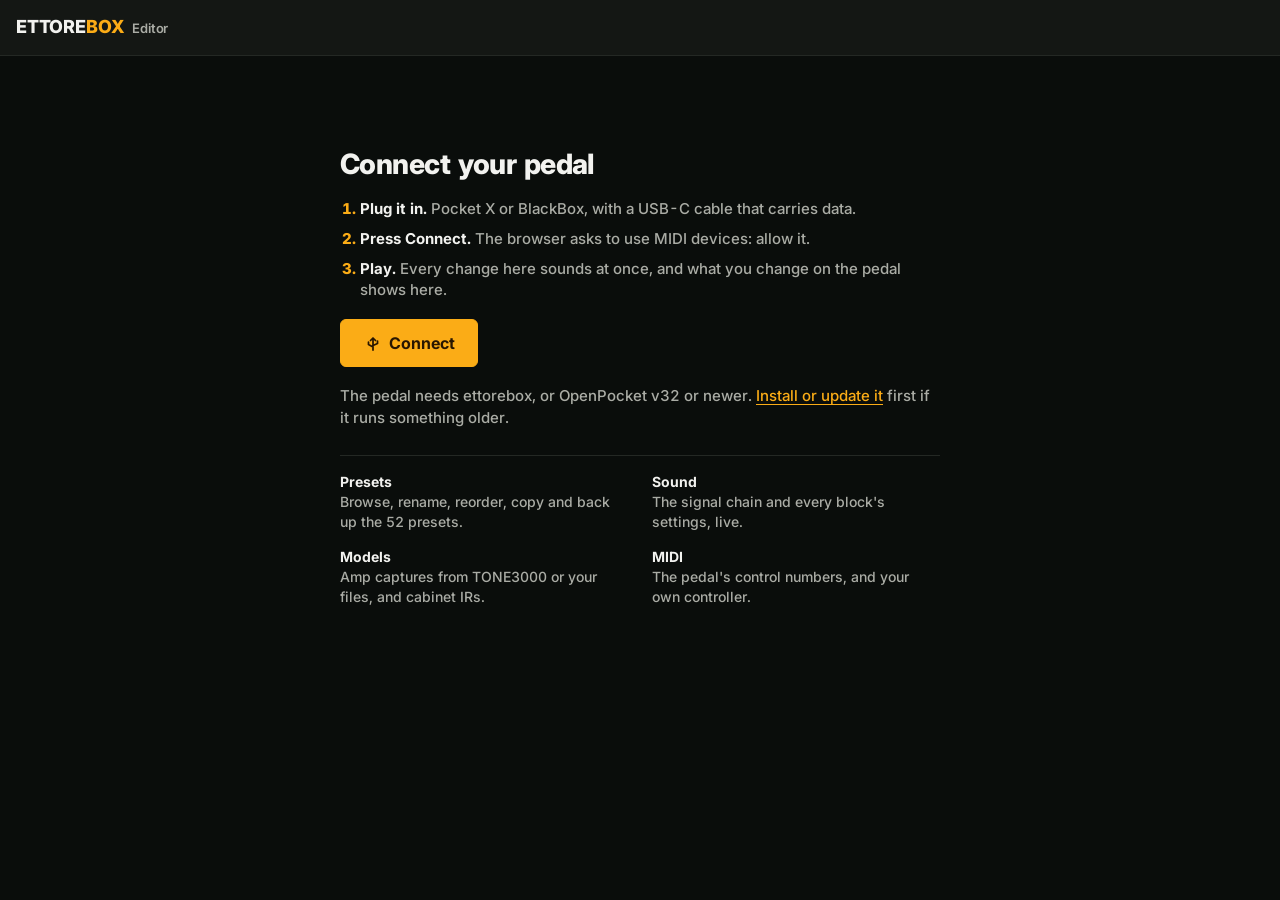
==== commit 46703fcc: "ettorebox beta 52: the pedal's own names The Bluetooth image under ettorebox's name. The release ima" ====
--- a/docs/editor.html
+++ b/docs/editor.html
@@ -11,7 +11,7 @@
 <meta name="color-scheme" content="dark">
 <meta name="theme-color" content="#0d0f0e">
 <title>ettorebox Editor</title>
-<meta name="description" content="Edit a Donner Pocket X or M-VAVE BlackBox running OpenPocket from the browser, over USB.">
+<meta name="description" content="Edit an M-VAVE BlackBox running ettorebox (or OpenPocket) from the browser, over USB or Bluetooth.">
 <link rel="preconnect" href="https://fonts.googleapis.com">
 <link rel="stylesheet" href="https://fonts.googleapis.com/css2?family=Inter:wght@400;500;600;700;800&display=swap">
 <link rel="stylesheet" href="editor.css">
